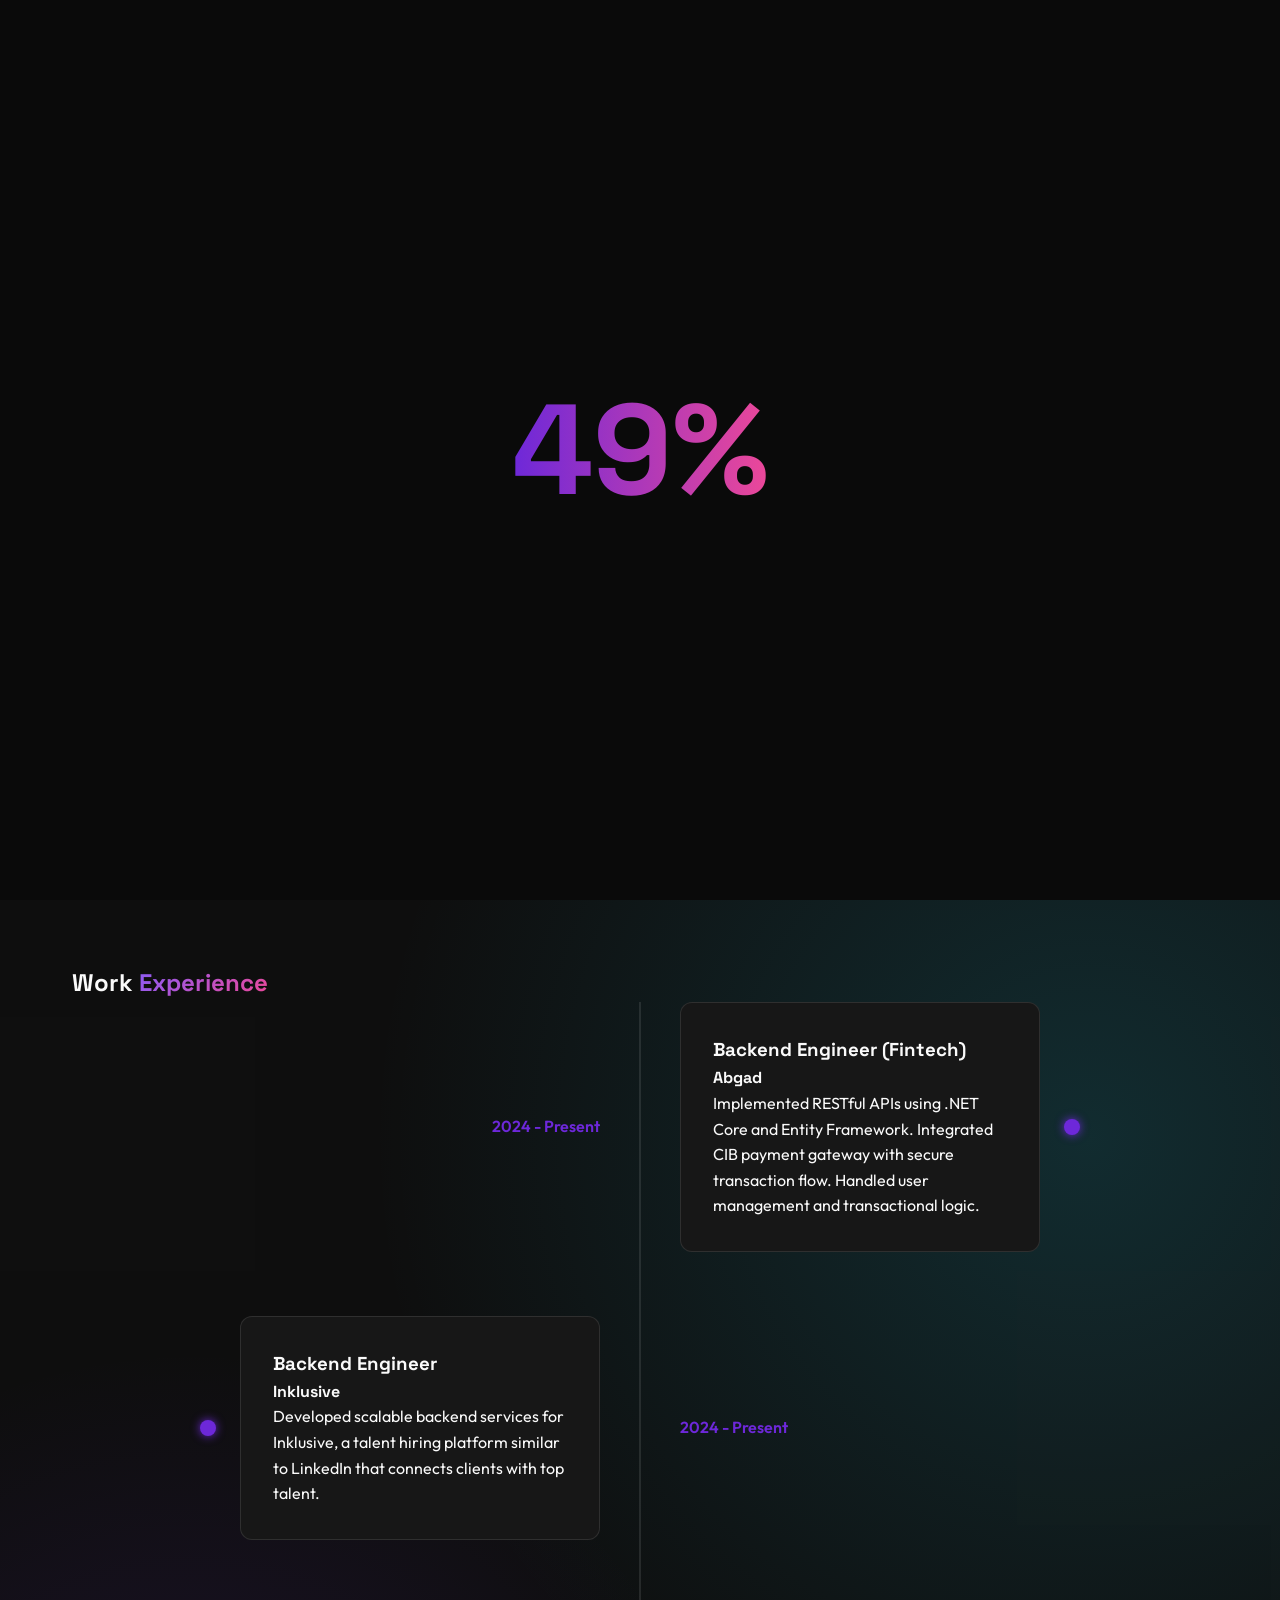
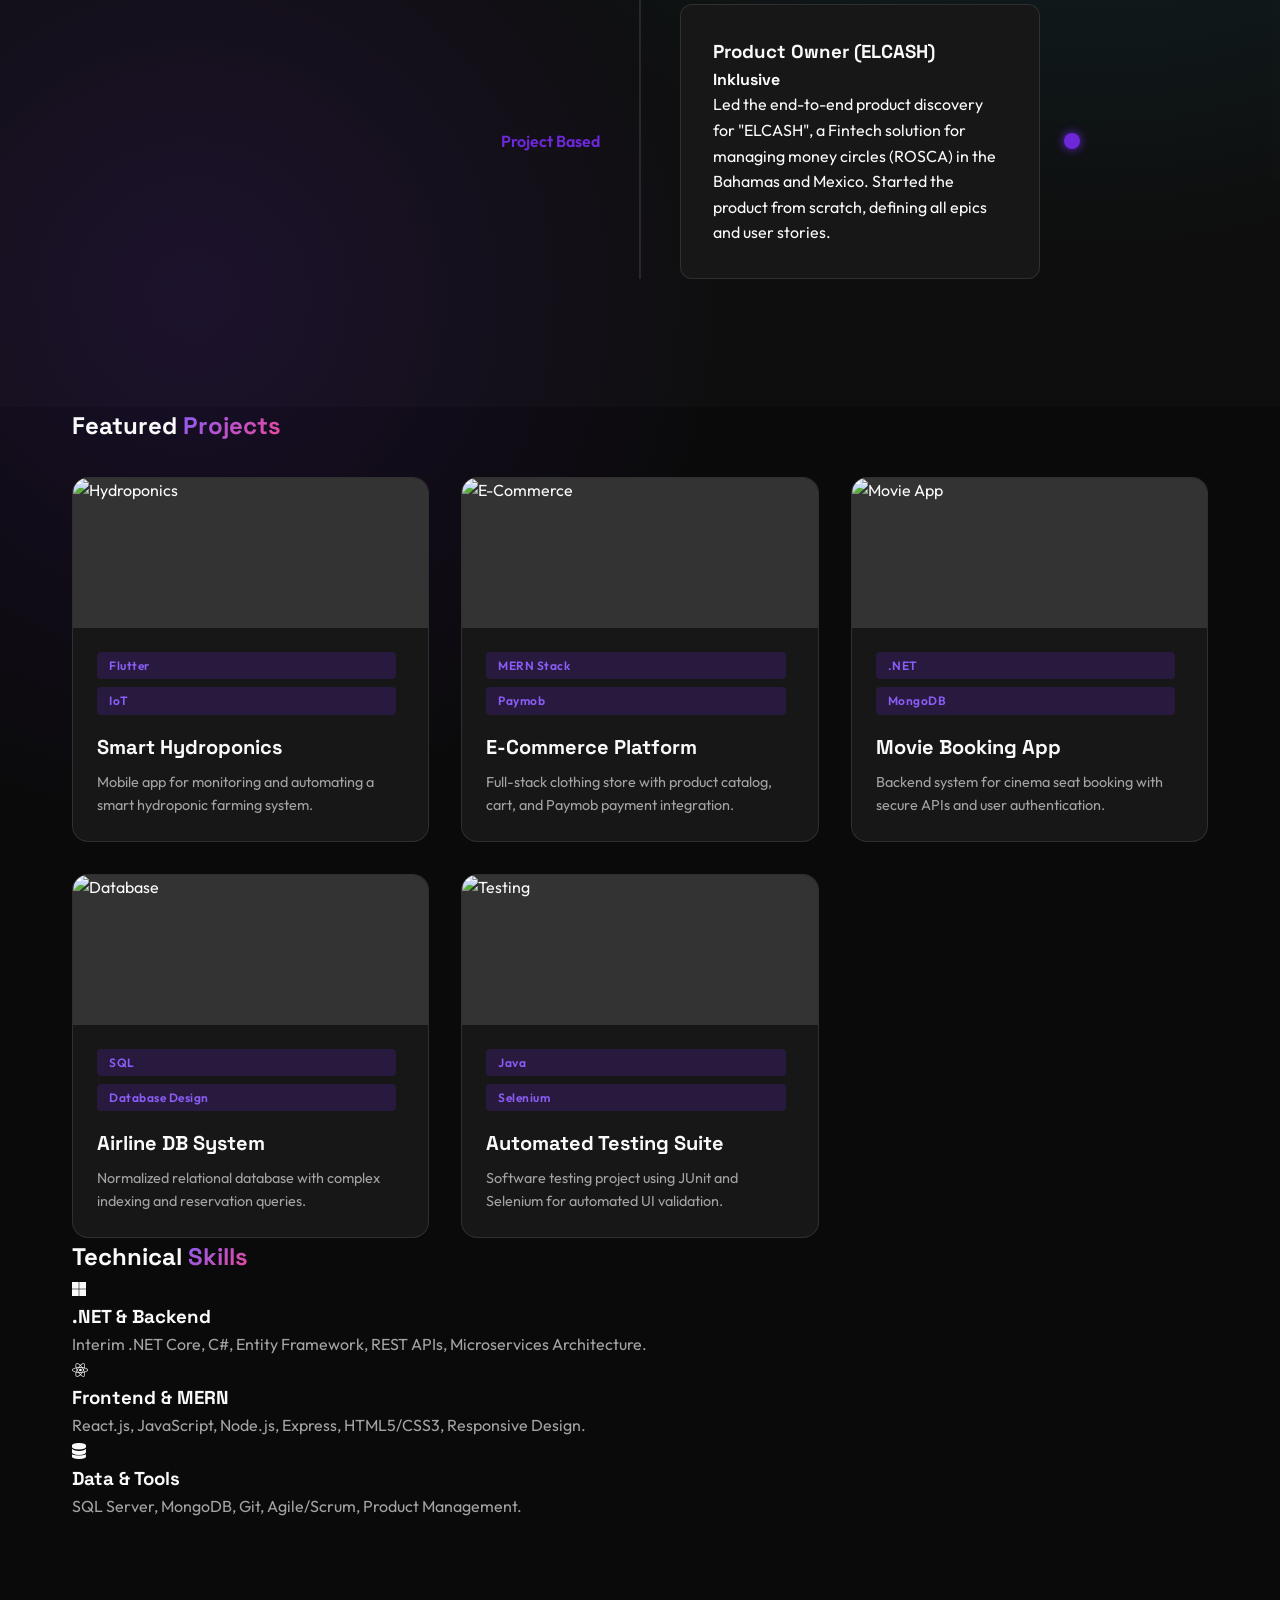
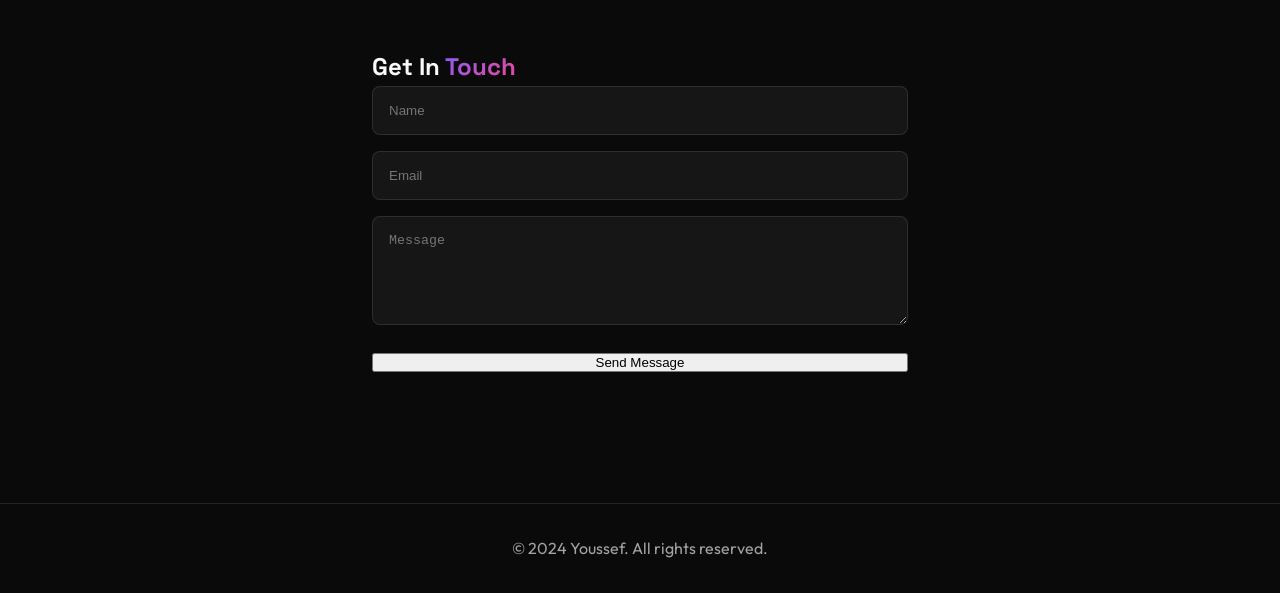
==== index.html @ 40639631 "fixing the I with i" ====
<!DOCTYPE html>
<html lang="en">

<head>
    <meta charset="UTF-8">
    <meta name="viewport" content="width=device-width, initial-scale=1.0">
    <title>Youssef | Software Engineer</title>
    <!-- Icons -->
    <link rel="stylesheet" href="https://cdnjs.cloudflare.com/ajax/libs/font-awesome/6.4.0/css/all.min.css">
    <!-- Main Style -->
    <link rel="stylesheet" href="style.css">
</head>

<body>
    <!-- Custom Cursor REMOVED as requested -->

    <!-- 0. Cinematic Grain Overlay -->
    <div class="grain-overlay"></div>

    <!-- 2. Preloader -->
    <div class="preloader">
        <div class="loader-content">
            <div class="counter">0</div>
        </div>
    </div>

    <!-- 3. Scroll Progress -->
    <div class="scroll-progress"></div>

    <!-- Navbar -->
    <nav class="navbar">
        <div class="container nav-content">
            <a href="#" class="logo">&lt;Youssef /&gt;</a>
            <ul class="nav-links">
                <li><a href="#services">Services</a></li>
                <li><a href="#projects">Projects</a></li>
                <li><a href="#contact">Contact</a></li>
            </ul>
            <div class="social-icons">
                <a href="#"><i class="fa-brands fa-linkedin"></i></a>
                <a href="#"><i class="fa-brands fa-github"></i></a>
            </div>
        </div>
    </nav>

    <!-- Global Background Canvas -->
    <canvas id="bg-canvas"></canvas>

    <!-- Bento Hero Section -->
    <section id="home" class="bento-section">
        <!-- Canvas moved to global -->
        <!-- div class="blob-bg" removed -->
        <div class="container bento-grid">

            <!-- Card 1: Profile Main -->
            <div class="bento-card profile-card" data-tilt>
                <div class="card-content">
                    <span class="sub-tag">HELLO, I AM</span>
                    <h1 class="bento-title">Youssef <span class="gradient-text">Habil</span></h1>
                    <p class="bento-subtitle">A Developer Dedicated to building</p>
                    <h2 style="font-size: 3rem; line-height:1; margin-bottom: 2rem;">
                        <span id="dynamic-text"
                            style="color:white; font-weight:800; display:inline-block; min-width:300px;">Scalable</span><br>
                        <span style="color:var(--text-muted); font-weight:400; font-size: 2rem;">Websites &
                            Applications</span>
                    </h2>
                    <div class="bento-actions">
                        <a href="#projects" class="btn btn-primary">My Work</a>
                        <a href="#experience" class="btn btn-outline">Experience</a>
                    </div>
                </div>
            </div>

            <!-- Card 2: Engineering (The Coder) -->
            <div class="bento-card tech-card" data-tilt>
                <div class="card-icon"><i class="fa-solid fa-code"></i></div>
                <h3>Engineering</h3>
                <div class="tech-stack-visual">
                    <span class="tech-badge">.NET Core</span>
                    <span class="tech-badge">MERN</span>
                    <span class="tech-badge">SQL</span>
                    <span class="tech-badge">Flutter</span>
                </div>
                <div class="visual-code">
                    <code>&lt;Coder /&gt;</code>
                </div>
            </div>

            <!-- Card 3: Product (The Manager) -->
            <div class="bento-card product-card" data-tilt>
                <div class="card-icon"><i class="fa-solid fa-lightbulb"></i></div>
                <h3>Product Owner</h3>
                <p class="sm-text">Inklusive (Fintech)</p>
                <div class="product-visual">
                    <div class="chart-bar" style="height: 60%"></div>
                    <div class="chart-bar" style="height: 80%"></div>
                    <div class="chart-bar" style="height: 40%"></div>
                    <div class="chart-bar active" style="height: 100%"></div>
                </div>
            </div>

            <!-- Card 4: Location -->
            <div class="bento-card location-card" data-tilt>
                <div class="map-bg"></div>
                <div class="location-pin">
                    <div class="pin-pulse"></div>
                    <i class="fa-solid fa-location-dot"></i>
                </div>
                <h3>Based in Egypt</h3>
                <p class="sm-text">Available for Remote Work</p>
            </div>

            <!-- Card 5: Contact / Email -->
            <div class="bento-card contact-card" data-tilt onclick="copyEmail()">
                <div class="icon-box">
                    <i class="fa-regular fa-envelope"></i>
                </div>
                <div class="contact-text">
                    <h3>Get in Touch</h3>
                    <p id="email-text">youssefhabil711@gmail.com</p>
                </div>
                <i class="fa-regular fa-copy copy-icon"></i>
            </div>

        </div>
    </section>

    <!-- Experience Section (New) -->
    <section id="experience" class="experience">
        <div class="container">
            <div class="section-header">
                <h2>Work <span class="gradient-text">Experience</span></h2>
            </div>
            <div class="timeline">
                <div class="timeline-item">
                    <div class="timeline-date">2024 - Present</div>
                    <div class="timeline-content glass-panel">
                        <h3>Backend Engineer (Fintech)</h3>
                        <h4>Abgad</h4>
                        <p>Implemented RESTful APIs using .NET Core and Entity Framework. Integrated CIB payment gateway
                            with secure transaction flow. Handled user management and transactional logic.</p>
                    </div>
                </div>
                <div class="timeline-item">
                    <div class="timeline-date">2024 - Present</div>
                    <div class="timeline-content glass-panel">
                        <h3>Backend Engineer</h3>
                        <h4>Inklusive</h4>
                        <p>Developed scalable backend services for Inklusive, a talent hiring platform similar to
                            LinkedIn that connects clients with top talent.</p>
                    </div>
                </div>
                <div class="timeline-item">
                    <div class="timeline-date">Project Based</div>
                    <div class="timeline-content glass-panel">
                        <h3>Product Owner (ELCASH)</h3>
                        <h4>Inklusive</h4>
                        <p>Led the end-to-end product discovery for "ELCASH", a Fintech solution for managing money
                            circles (ROSCA) in the Bahamas and Mexico. Started the product from scratch, defining all
                            epics and user stories.</p>
                    </div>
                </div>
            </div>
        </div>
    </section>

    <!-- Projects -->
    <section id="projects" class="projects">
        <div class="container">
            <div class="section-header">
                <h2>Featured <span class="gradient-text">Projects</span></h2>
            </div>
            <div class="projects-grid">
                <div class="project-card">
                    <div class="project-img">
                        <img src="https://images.unsplash.com/photo-1550989460-0adf9ea622e2?w=800&q=80"
                            alt="Hydroponics">
                    </div>
                    <div class="project-info">
                        <span class="tag">Flutter</span> <span class="tag">IoT</span>
                        <h3>Smart Hydroponics</h3>
                        <p style="font-size: 0.9rem; color: var(--text-muted);">Mobile app for monitoring and automating
                            a smart hydroponic farming system.</p>
                    </div>
                </div>
                <div class="project-card">
                    <div class="project-img">
                        <!-- Placeholder specific for E-commerce -->
                        <img src="https://images.unsplash.com/photo-1523381210434-271e8be1f52b?w=800&q=80"
                            alt="E-Commerce">
                    </div>
                    <div class="project-info">
                        <span class="tag">MERN Stack</span> <span class="tag">Paymob</span>
                        <h3>E-Commerce Platform</h3>
                        <p style="font-size: 0.9rem; color: var(--text-muted);">Full-stack clothing store with product
                            catalog, cart, and Paymob payment integration.</p>
                    </div>
                </div>
                <div class="project-card">
                    <div class="project-img">
                        <img src="https://images.unsplash.com/photo-1536440136628-849c177e76a1?w=800&q=80"
                            alt="Movie App">
                    </div>
                    <div class="project-info">
                        <span class="tag">.NET</span> <span class="tag">MongoDB</span>
                        <h3>Movie Booking App</h3>
                        <p style="font-size: 0.9rem; color: var(--text-muted);">Backend system for cinema seat booking
                            with secure APIs and user authentication.</p>
                    </div>
                </div>
                <div class="project-card">
                    <div class="project-img">
                        <img src="https://images.unsplash.com/photo-1555099962-4199c345e5dd?w=800&q=80" alt="Database">
                    </div>
                    <div class="project-info">
                        <span class="tag">SQL</span> <span class="tag">Database Design</span>
                        <h3>Airline DB System</h3>
                        <p style="font-size: 0.9rem; color: var(--text-muted);">Normalized relational database with
                            complex indexing and reservation queries.</p>
                    </div>
                </div>
                <div class="project-card">
                    <div class="project-img">
                        <img src="https://images.unsplash.com/photo-1517694712202-14dd9538aa97?w=800&q=80"
                            alt="Testing">
                    </div>
                    <div class="project-info">
                        <span class="tag">Java</span> <span class="tag">Selenium</span>
                        <h3>Automated Testing Suite</h3>
                        <p style="font-size: 0.9rem; color: var(--text-muted);">Software testing project using JUnit and
                            Selenium for automated UI validation.</p>
                    </div>
                </div>
            </div>
        </div>
    </section>

    <!-- Skills Section (Replaces generic Services) -->
    <section id="skills" class="services">
        <div class="container">
            <div class="section-header">
                <h2>Technical <span class="gradient-text">Skills</span></h2>
            </div>
            <div class="services-grid">
                <div class="card">
                    <i class="fa-brands fa-microsoft"></i>
                    <h3>.NET & Backend</h3>
                    <p style="color: var(--text-muted);">Interim .NET Core, C#, Entity Framework, REST APIs,
                        Microservices Architecture.</p>
                </div>
                <div class="card">
                    <i class="fa-brands fa-react"></i>
                    <h3>Frontend & MERN</h3>
                    <p style="color: var(--text-muted);">React.js, JavaScript, Node.js, Express, HTML5/CSS3, Responsive
                        Design.</p>
                </div>
                <div class="card">
                    <i class="fa-solid fa-database"></i>
                    <h3>Data & Tools</h3>
                    <p style="color: var(--text-muted);">SQL Server, MongoDB, Git, Agile/Scrum, Product Management.</p>
                </div>
            </div>
        </div>
    </section>

    <!-- Contact -->
    <section id="contact" style="padding: 8rem 0;">
        <div class="container" style="max-width: 600px;">
            <div class="section-header">
                <h2>Get In <span class="gradient-text">Touch</span></h2>
            </div>
            <form class="contact-form">
                <input type="text" placeholder="Name">
                <input type="email" placeholder="Email">
                <textarea rows="5" placeholder="Message"></textarea>
                <button class="btn btn-primary" style="width:100%">Send Message</button>
            </form>
        </div>
    </section>

    <footer
        style="text-align: center; padding: 2rem; color: var(--text-muted); border-top: 1px solid var(--glass-border);">
        <p>&copy; 2024 Youssef. All rights reserved.</p>
    </footer>

    <script src="main.js"></script>
</body>

</html>
---- style.css ----
@import url('https://fonts.googleapis.com/css2?family=Outfit:wght@300;400;500;600;700;800&family=Space+Grotesk:wght@300;400;500;600;700&display=swap');

:root {
    --font-main: 'Outfit', sans-serif;
    --font-display: 'Space Grotesk', sans-serif;

    /* Theme Palette */
    --bg-dark: #0a0a0a;
    --bg-card: #171717;
    --primary: #6d28d9;
    --primary-glow: #8b5cf6;
    --secondary: #ec4899;
    --accent: #22d3ee;
    --text-main: #fafafa;
    --text-muted: #a3a3a3;

    /* Glass Effect */
    --glass-bg: rgba(23, 23, 23, 0.7);
    --glass-border: rgba(255, 255, 255, 0.1);
    --glass-shadow: 0 4px 30px rgba(0, 0, 0, 0.1);
}

/* --- 1. Custom Scrollbar --- */
::-webkit-scrollbar {
    width: 10px;
}

::-webkit-scrollbar-track {
    background: var(--bg-dark);
}

::-webkit-scrollbar-thumb {
    background: var(--text-muted);
    border-radius: 5px;
}

::-webkit-scrollbar-thumb:hover {
    background: var(--primary);
}

/* --- 2. Cinematic Grain Overlay --- */
.grain-overlay {
    position: fixed;
    top: 0;
    left: 0;
    width: 100%;
    height: 100%;
    pointer-events: none;
    z-index: 9999;
    opacity: 0.05;
    background-image: url("data:image/svg+xml,%3Csvg viewBox='0 0 200 200' xmlns='http://www.w3.org/2000/svg'%3E%3Cfilter id='noiseFilter'%3E%3CfeTurbulence type='fractalNoise' baseFrequency='0.65' numOctaves='3' stitchTiles='stitch'/%3E%3C/filter%3E%3Crect width='100%25' height='100%25' filter='url(%23noiseFilter)'/%3E%3C/svg%3E");
}

/* --- 3. Custom Cursor REMOVED --- */
/* The user requested to remove the "Cursor Spot" */

/* --- 4. Preloader --- */
.preloader {
    position: fixed;
    top: 0;
    left: 0;
    width: 100%;
    height: 100vh;
    background: var(--bg-dark);
    display: flex;
    justify-content: center;
    align-items: center;
    z-index: 99999;
    transition: opacity 0.5s ease-out, visibility 0.5s;
}

.preloader.fade-out {
    opacity: 0;
    visibility: hidden;
}

.loader-content {
    text-align: center;
}

.counter {
    font-size: 8rem;
    font-weight: 800;
    font-family: var(--font-display);
    color: var(--primary);
    background: linear-gradient(to right, var(--primary), var(--secondary));
    -webkit-background-clip: text;
    background-clip: text;
    -webkit-text-fill-color: transparent;
}

/* --- 5. Scroll Progress Bar --- */
.scroll-progress {
    position: fixed;
    top: 0;
    left: 0;
    width: 0%;
    height: 3px;
    background: linear-gradient(to right, var(--primary), var(--secondary));
    z-index: 10001;
    transition: width 0.1s;
}

/* --- 6. Glitch Effect for Logo/Title --- */
.glitch {
    position: relative;
    color: white;
}

.glitch::before,
.glitch::after {
    content: attr(data-text);
    position: absolute;
    top: 0;
    left: 0;
    width: 100%;
    height: 100%;
    background: var(--bg-dark);
}

.glitch::before {
    left: 2px;
    text-shadow: -1px 0 #ff00c1;
    clip: rect(44px, 450px, 56px, 0);
    animation: glitch-anim-1 5s infinite linear alternate-reverse;
}

.glitch::after {
    left: -2px;
    text-shadow: -1px 0 #00fff9;
    clip: rect(44px, 450px, 56px, 0);
    animation: glitch-anim-2 5s infinite linear alternate-reverse;
}

@keyframes glitch-anim-1 {
    0% {
        clip: rect(20px, 9999px, 10px, 0);
    }

    100% {
        clip: rect(80px, 9999px, 90px, 0);
    }
}

@keyframes glitch-anim-2 {
    0% {
        clip: rect(60px, 9999px, 50px, 0);
    }

    100% {
        clip: rect(10px, 9999px, 120px, 0);
    }
}

* {
    box-sizing: border-box;
    margin: 0;
    padding: 0;
    scroll-behavior: smooth;
}

body {
    background-color: var(--bg-dark);
    /* Fallback */
    background-image:
        radial-gradient(circle at 15% 50%, rgba(109, 40, 217, 0.15), transparent 25%),
        radial-gradient(circle at 85% 30%, rgba(34, 211, 238, 0.15), transparent 25%);
    color: var(--text-main);
    font-family: var(--font-main);
    overflow-x: hidden;
    line-height: 1.6;
    animation: bgPulse 10s ease-in-out infinite alternate;
}

/* Projects Grid */
.projects-grid {
    display: grid;
    grid-template-columns: repeat(auto-fit, minmax(300px, 1fr));
    gap: 2rem;
    margin-top: 2rem;
}

@media (min-width: 1024px) {
    .projects-grid {
        grid-template-columns: repeat(3, 1fr);
    }
}

.project-card {
    background: rgba(23, 23, 23, 0.6);
    backdrop-filter: blur(12px);
    border: 1px solid var(--glass-border);
    border-radius: 16px;
    overflow: hidden;
    transition: transform 0.3s ease, box-shadow 0.3s ease;
    display: flex;
    flex-direction: column;
    height: 100%;
}

.project-card:hover {
    transform: translateY(-5px);
    box-shadow: 0 10px 30px -10px rgba(109, 40, 217, 0.3);
    border-color: var(--primary);
}

/* Spotlight Glow Effect */
.bento-card::before,
.project-card::before {
    content: "";
    position: absolute;
    top: 0;
    left: 0;
    width: 100%;
    height: 100%;
    background: radial-gradient(400px circle at var(--mouse-x, 50%) var(--mouse-y, 50%),
            rgba(255, 255, 255, 0.06),
            transparent 40%);
    z-index: 3;
    opacity: 0;
    transition: opacity 0.5s;
    pointer-events: none;
}

.bento-card:hover::before,
.project-card:hover::before {
    opacity: 1;
}

.project-img {
    height: 180px;
    width: 100%;
    overflow: hidden;
}

.project-img img {
    width: 100%;
    height: 100%;
    object-fit: cover;
    transition: transform 0.5s ease;
}

.project-card:hover .project-img img {
    transform: scale(1.1);
}

.project-info {
    padding: 1.5rem;
    display: flex;
    flex-direction: column;
    flex-grow: 1;
}

.project-info h3 {
    font-size: 1.25rem;
    margin: 0.5rem 0;
    color: var(--text-main);
}

@keyframes bgPulse {
    0% {
        background-position: 0% 0%;
    }

    100% {
        background-position: 100% 100%;
    }
}

h1,
h2,
h3,
h4,
h5,
h6 {
    font-family: var(--font-display);
    font-weight: 700;
}

a {
    text-decoration: none;
    color: inherit;
    transition: all 0.3s ease;
}

/* Badges for Hero & Projects */
.badge {
    padding: 0.5rem 1rem;
    background: rgba(255, 255, 255, 0.1);
    border: 1px solid var(--glass-border);
    border-radius: 30px;
    font-size: 0.9rem;
    font-weight: 500;
}

.tag {
    display: inline-block;
    padding: 4px 12px;
    background: rgba(109, 40, 217, 0.2);
    border-radius: 4px;
    font-size: 0.75rem;
    color: var(--primary-glow);
    margin-bottom: 0.5rem;
    margin-right: 0.5rem;
    font-weight: 600;
    letter-spacing: 0.5px;
}

/* Timeline/Experience Styles */
.experience {
    padding: 4rem 0;
    background: rgba(255, 255, 255, 0.02);
}

.timeline {
    position: relative;
    max-width: 800px;
    margin: 0 auto;
}

.timeline::before {
    content: '';
    position: absolute;
    left: 50%;
    top: 0;
    width: 2px;
    height: 100%;
    background: var(--glass-border);
    transform: translateX(-50%);
}

.timeline-item {
    display: flex;
    justify-content: space-between;
    align-items: center;
    margin-bottom: 4rem;
    position: relative;
}

.timeline-item:nth-child(even) {
    flex-direction: row-reverse;
}

.timeline-date {
    width: 45%;
    text-align: right;
    font-weight: 600;
    color: var(--primary);
}

.timeline-item:nth-child(even) .timeline-date {
    text-align: left;
}

.timeline-content {
    width: 45%;
    padding: 2rem;
    background: var(--bg-card);
    border-radius: 12px;
    border: 1px solid var(--glass-border);
    position: relative;
    transition: transform 0.3s;
}

.timeline-content:hover {
    transform: translateY(-5px);
    border-color: var(--primary);
}

/* Timeline Dot */
.timeline-content::after {
    content: '';
    position: absolute;
    top: 50%;
    width: 16px;
    height: 16px;
    background: var(--primary);
    border-radius: 50%;
    box-shadow: 0 0 10px var(--primary);
}

.timeline-item:nth-child(odd) .timeline-content::after {
    right: -11.5%;
    /* Adjust based on margin/width */
    transform: translateY(-50%);
}

.timeline-item:nth-child(even) .timeline-content::after {
    left: -11.5%;
    transform: translateY(-50%);
}

@media (max-width: 768px) {
    .timeline::before {
        left: 40px;
    }

    .timeline-item {
        flex-direction: column;
        align-items: flex-start;
        gap: 1rem;
    }

    .timeline-item:nth-child(even) {
        flex-direction: column;
    }

    .timeline-date {
        width: 100%;
        text-align: left;
        padding-left: 80px;
    }

    .timeline-content {
        width: 100%;
        margin-left: 80px;
        width: calc(100% - 80px);
    }

    .timeline-item:nth-child(odd) .timeline-content::after,
    .timeline-item:nth-child(even) .timeline-content::after {
        left: -50px;
    }
}

.container {
    max-width: 1200px;
    margin: 0 auto;
    padding: 0 2rem;
}

.gradient-text {
    background: linear-gradient(135deg, var(--primary-glow) 0%, var(--secondary) 100%);
    -webkit-background-clip: text;
    background-clip: text;
    -webkit-text-fill-color: transparent;
}

/* Navbar */
.navbar {
    position: fixed;
    top: 0;
    left: 0;
    width: 100%;
    padding: 1.5rem 0;
    z-index: 1000;
    transition: all 0.3s ease;
}

.navbar.scrolled {
    padding: 1rem 0;
    background: var(--glass-bg);
    backdrop-filter: blur(12px);
    -webkit-backdrop-filter: blur(12px);
    border-bottom: 1px solid var(--glass-border);
}

.nav-content {
    display: flex;
    justify-content: space-between;
    align-items: center;
}

.logo {
    font-size: 1.5rem;
    font-weight: 700;
    font-family: var(--font-display);
}

.nav-links {
    display: flex;
    gap: 3rem;
    list-style: none;
}

.nav-links a:hover {
    color: var(--primary-glow);
}

.social-icons {
    display: flex;
    gap: 1rem;
}

.social-icons i {
    font-size: 1.2rem;
    color: var(--text-muted);
    transition: 0.3s;
}

.social-icons i:hover {
    color: var(--primary);
    transform: translateY(-3px);
}

/* Old Hero styles removed */

/* --- BENTO HERO SECTION --- */
.bento-section {
    min-height: 100vh;
    padding-top: 100px;
    padding-bottom: 2rem;
    display: flex;
    justify-content: center;
    align-items: center;
    position: relative;
    overflow: hidden;
}

.project-card {
    background: var(--bg-card);
    border-radius: 16px;
    overflow: hidden;
    border: 1px solid var(--glass-border);
    /* Ensure card doesn't expand excessively */
    max-width: 100%;
    position: relative;
    transition: transform 0.3s;
}

.project-img {
    height: 150px;
    /* Reduced to 150px as requested */
    background: #333;
    position: relative;
    overflow: hidden;
}

#bg-canvas {
    position: fixed;
    top: 0;
    left: 0;
    width: 100%;
    height: 100%;
    z-index: -2;
    opacity: 0.8;
}

#bg-canvas {
    position: fixed;
    top: 0;
    left: 0;
    width: 100%;
    height: 100%;
    z-index: -2;
    opacity: 0.8;
}

/* Old Blobs Removed */

@keyframes floatOrb {
    0% {
        transform: translate(0, 0) scale(1);
    }

    100% {
        transform: translate(0, 0) scale(1);
    }
}

.bento-grid {
    display: grid;
    grid-template-columns: 2fr 1fr 1fr;
    grid-template-rows: 320px 240px;
    gap: 1.5rem;
    width: 100%;
    max-width: 1200px;
    grid-template-areas:
        "profile tech product"
        "profile location contact";
}

/* Bento Card Base */
.bento-card {
    background: rgba(23, 23, 23, 0.6);
    backdrop-filter: blur(16px);
    -webkit-backdrop-filter: blur(16px);
    border: 1px solid rgba(255, 255, 255, 0.08);
    border-radius: 24px;
    padding: 2rem;
    position: relative;
    overflow: hidden;
    transition: transform 0.1s ease-out, box-shadow 0.3s ease;
    cursor: default;
    box-shadow: 0 4px 6px -1px rgba(0, 0, 0, 0.1), 0 2px 4px -1px rgba(0, 0, 0, 0.06);
}

.bento-card:hover {
    border-color: rgba(255, 255, 255, 0.2);
    box-shadow: 0 20px 25px -5px rgba(0, 0, 0, 0.2), 0 10px 10px -5px rgba(0, 0, 0, 0.04);
}

/* 1. Profile Card */
.profile-card {
    grid-area: profile;
    display: flex;
    flex-direction: column;
    justify-content: center;
    background: linear-gradient(145deg, rgba(23, 23, 23, 0.8) 0%, rgba(10, 10, 10, 0.9) 100%);
}

.card-content {
    z-index: 2;
}

.sub-tag {
    color: var(--secondary);
    font-size: 0.8rem;
    letter-spacing: 2px;
    font-weight: 700;
    margin-bottom: 0.5rem;
    display: block;
}

.bento-title {
    font-size: 4rem;
    line-height: 1;
    margin-bottom: 0.5rem;
    background: linear-gradient(to right, #fff, #a3a3a3);
    -webkit-background-clip: text;
    background-clip: text;
    -webkit-text-fill-color: transparent;
}

.bento-subtitle {
    font-size: 1.5rem;
    color: var(--text-muted);
    font-weight: 300;
    margin-bottom: 1.5rem;
}

.bento-desc {
    color: #888;
    margin-bottom: 2rem;
    max-width: 90%;
}

.bento-actions {
    display: flex;
    gap: 1rem;
}

/* 2. Tech Card */
.tech-card {
    grid-area: tech;
    display: flex;
    flex-direction: column;
    justify-content: space-between;
    background: linear-gradient(160deg, #1e1e1e 0%, #0a0a0a 100%);
}

.card-icon {
    width: 40px;
    height: 40px;
    background: rgba(255, 255, 255, 0.05);
    border-radius: 12px;
    display: flex;
    align-items: center;
    justify-content: center;
    margin-bottom: 1rem;
    font-size: 1.2rem;
    color: var(--primary-glow);
}

.tech-stack-visual {
    display: flex;
    flex-wrap: wrap;
    gap: 0.5rem;
    margin-top: 1rem;
}

.tech-badge {
    background: rgba(109, 40, 217, 0.15);
    color: #d8b4fe;
    padding: 4px 10px;
    border-radius: 6px;
    font-size: 0.75rem;
    border: 1px solid rgba(139, 92, 246, 0.2);
}

.visual-code code {
    display: block;
    margin-top: auto;
    font-family: 'Fira Code', monospace;
    opacity: 0.3;
    font-size: 3rem;
    position: absolute;
    bottom: -10px;
    right: 10px;
    transform: rotate(-10deg);
}

/* 3. Product Card */
.product-card {
    grid-area: product;
    position: relative;
    overflow: hidden;
}

.product-visual {
    display: flex;
    align-items: flex-end;
    gap: 8px;
    height: 100px;
    margin-top: auto;
    position: absolute;
    bottom: 0;
    width: 100%;
    opacity: 0.5;
}

.chart-bar {
    flex: 1;
    background: var(--accent);
    border-radius: 4px 4px 0 0;
    transition: height 0.5s;
}

.chart-bar.active {
    background: var(--primary);
    box-shadow: 0 0 20px var(--primary-glow);
}

/* 4. Location Card */
.location-card {
    grid-area: location;
    position: relative;
    display: flex;
    flex-direction: column;
    justify-content: center;
    align-items: center;
    text-align: center;
}

.map-bg {
    position: absolute;
    top: 0;
    left: 0;
    width: 100%;
    height: 100%;
    background-image: url("data:image/svg+xml,%3Csvg width='20' height='20' viewBox='0 0 20 20' xmlns='http://www.w3.org/2000/svg'%3E%3Cg fill='%23333' fill-opacity='0.2' fill-rule='evenodd'%3E%3Ccircle cx='3' cy='3' r='1'/%3E%3C/g%3E%3C/svg%3E");
    z-index: 0;
}

.location-pin {
    width: 60px;
    height: 60px;
    position: relative;
    display: flex;
    justify-content: center;
    align-items: center;
    margin-bottom: 1rem;
    z-index: 2;
}

.pin-pulse {
    position: absolute;
    width: 100%;
    height: 100%;
    border-radius: 50%;
    background: var(--primary);
    opacity: 0.2;
    animation: pinPulse 2s infinite;
}

@keyframes pinPulse {
    0% {
        transform: scale(1);
        opacity: 0.5;
    }

    100% {
        transform: scale(2);
        opacity: 0;
    }
}

.location-pin i {
    font-size: 1.5rem;
    color: var(--text-main);
    z-index: 3;
}

/* 5. Contact Card */
.contact-card {
    grid-area: contact;
    display: flex;
    flex-direction: row;
    /* Horizontal on desktop */
    align-items: center;
    justify-content: space-between;
    background: linear-gradient(135deg, var(--primary) 0%, var(--secondary) 100%);
    cursor: pointer;
}

.contact-card .contact-text h3,
.contact-card .contact-text p,
.contact-card i {
    color: white;
}

.contact-card .icon-box {
    background: rgba(255, 255, 255, 0.2);
    width: 50px;
    height: 50px;
    border-radius: 50%;
    display: flex;
    align-items: center;
    justify-content: center;
    font-size: 1.2rem;
}

.copy-icon {
    opacity: 0.7;
    transition: 0.2s;
}

.contact-card:hover .copy-icon {
    opacity: 1;
    transform: scale(1.1);
}

/* Responsive Bento */
@media (max-width: 900px) {
    .bento-grid {
        grid-template-areas:
            "profile"
            "tech"
            "product"
            "location"
            "contact";
        grid-template-columns: 1fr;
        grid-template-rows: auto;
    }

    .profile-card {
        min-height: 400px;
    }

    .bento-title {
        font-size: 3rem;
    }
}

/* Contact */
.contact-form input,
.contact-form textarea {
    width: 100%;
    background: rgba(255, 255, 255, 0.05);
    border: 1px solid var(--glass-border);
    padding: 1rem;
    border-radius: 8px;
    color: white;
    margin-bottom: 1rem;
}
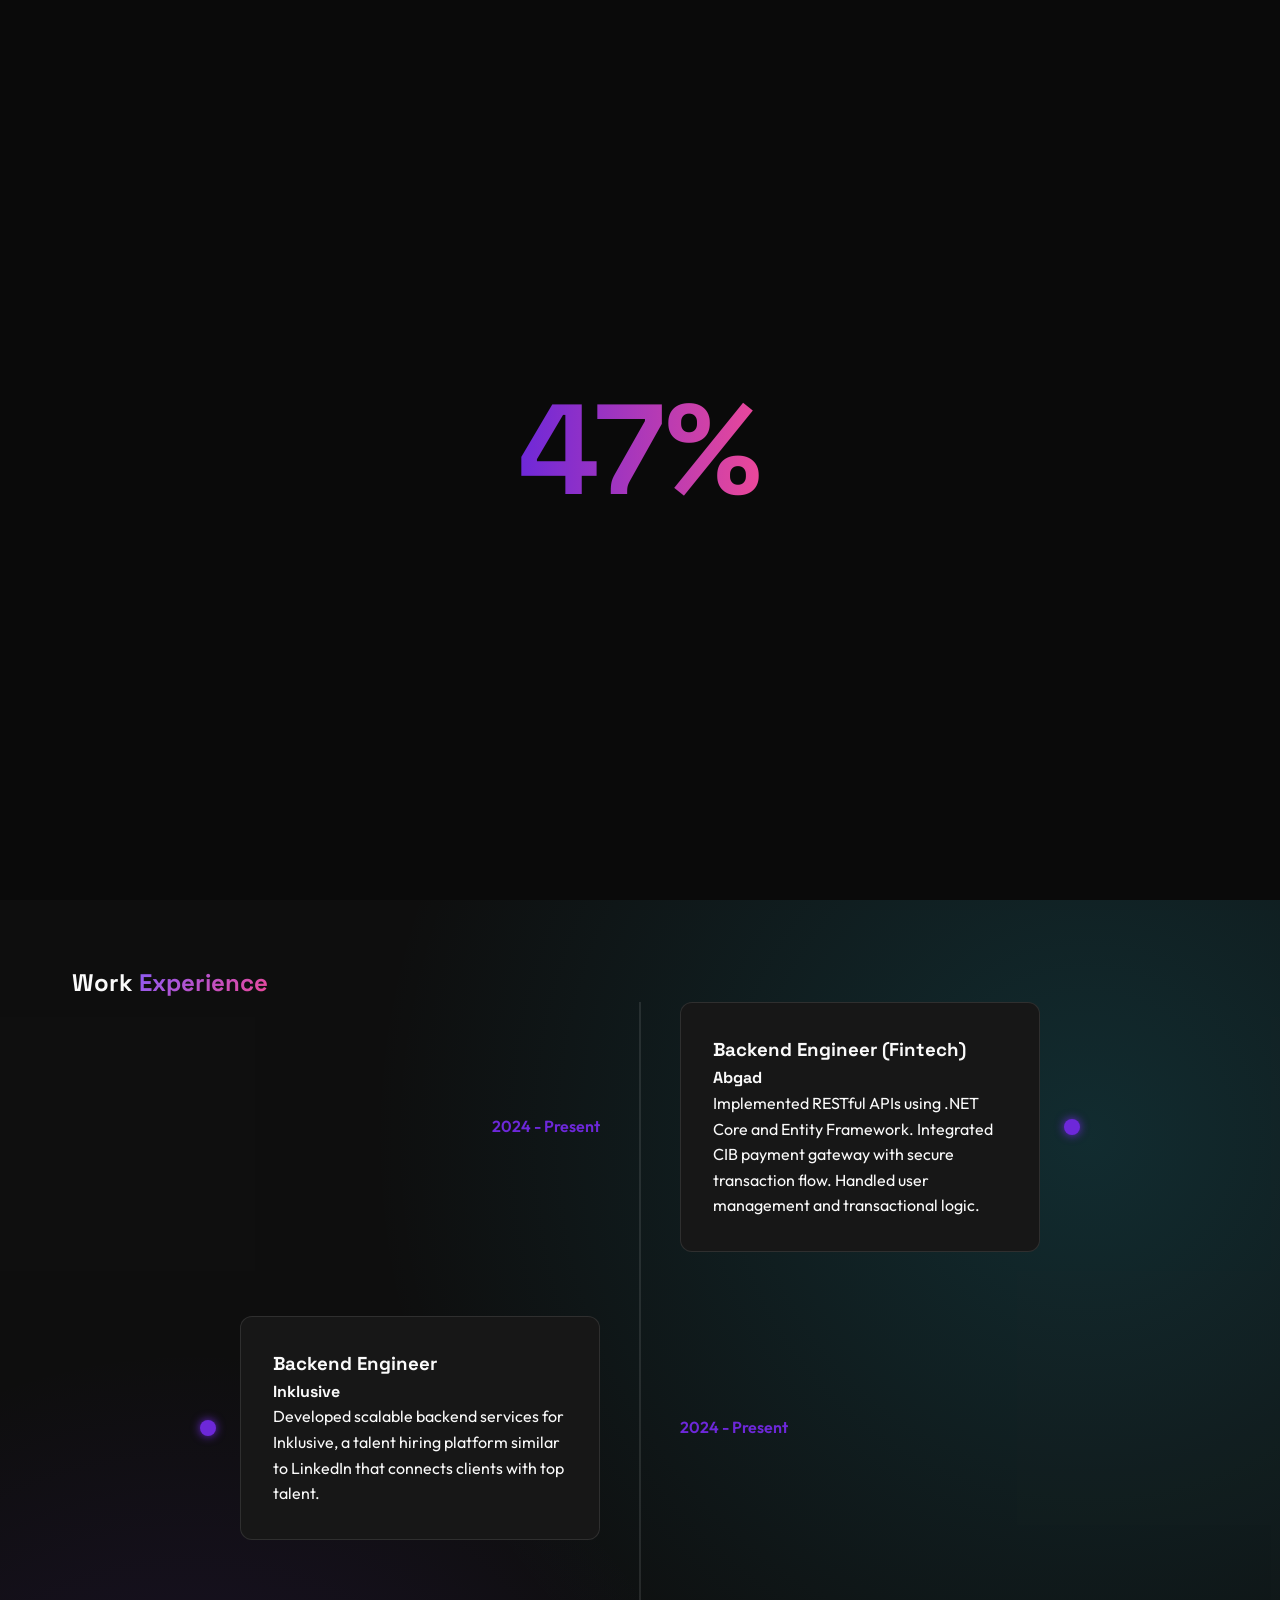
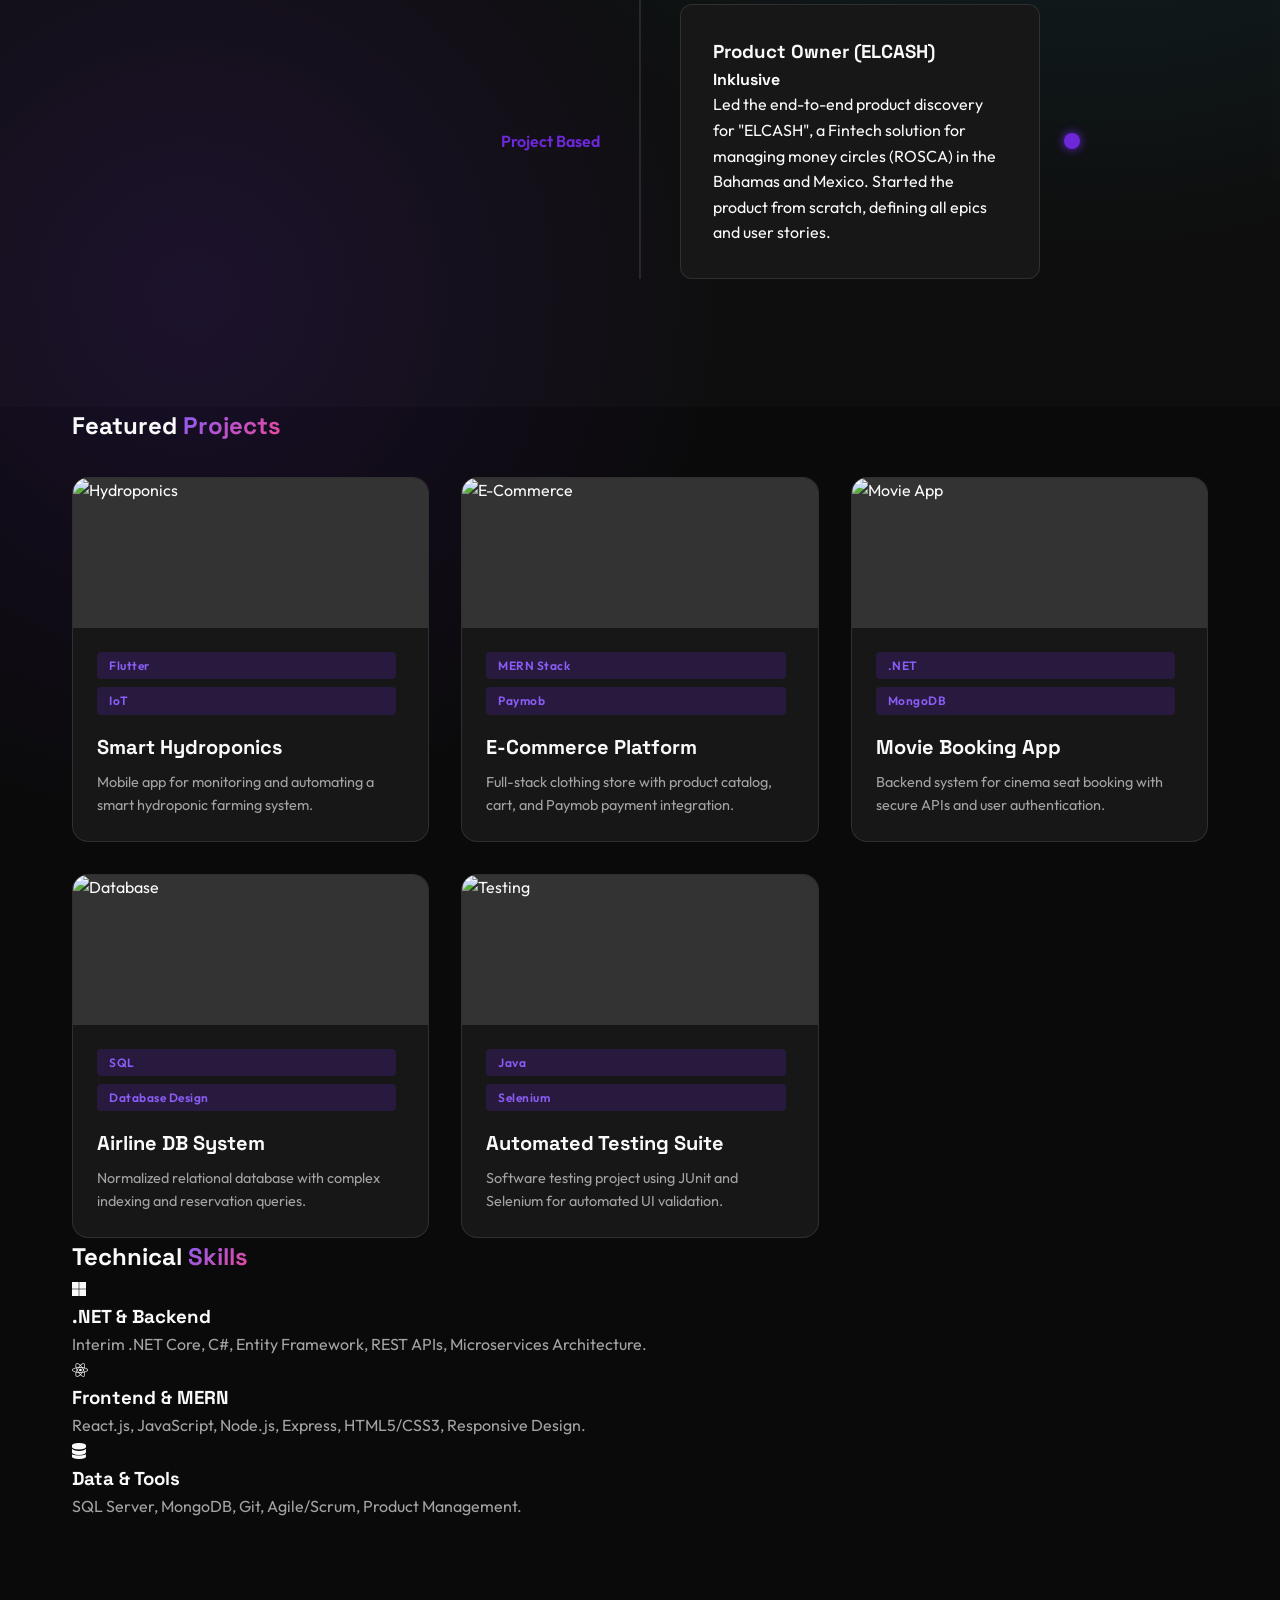
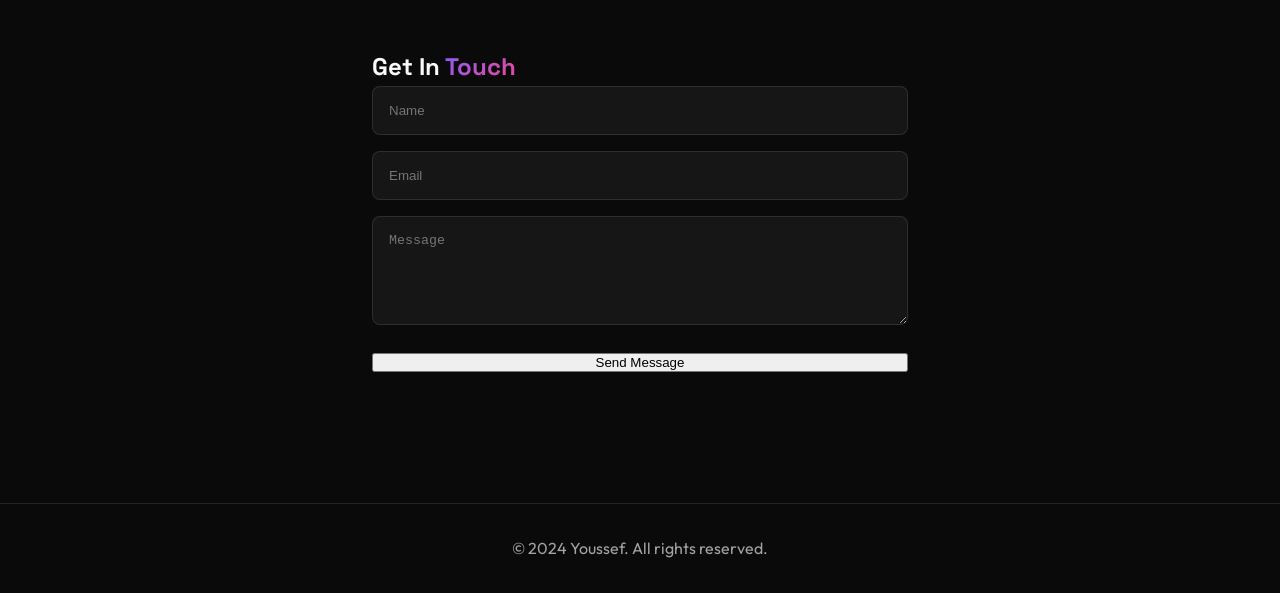
==== commit f3739f17: "Changing the title name to Youssef's Website" ====
--- a/index.html
+++ b/index.html
@@ -4,7 +4,7 @@
 <head>
     <meta charset="UTF-8">
     <meta name="viewport" content="width=device-width, initial-scale=1.0">
-    <title>Youssef | Software Engineer</title>
+    <title>Youssef's Website</title>
     <!-- Icons -->
     <link rel="stylesheet" href="https://cdnjs.cloudflare.com/ajax/libs/font-awesome/6.4.0/css/all.min.css">
     <!-- Main Style -->
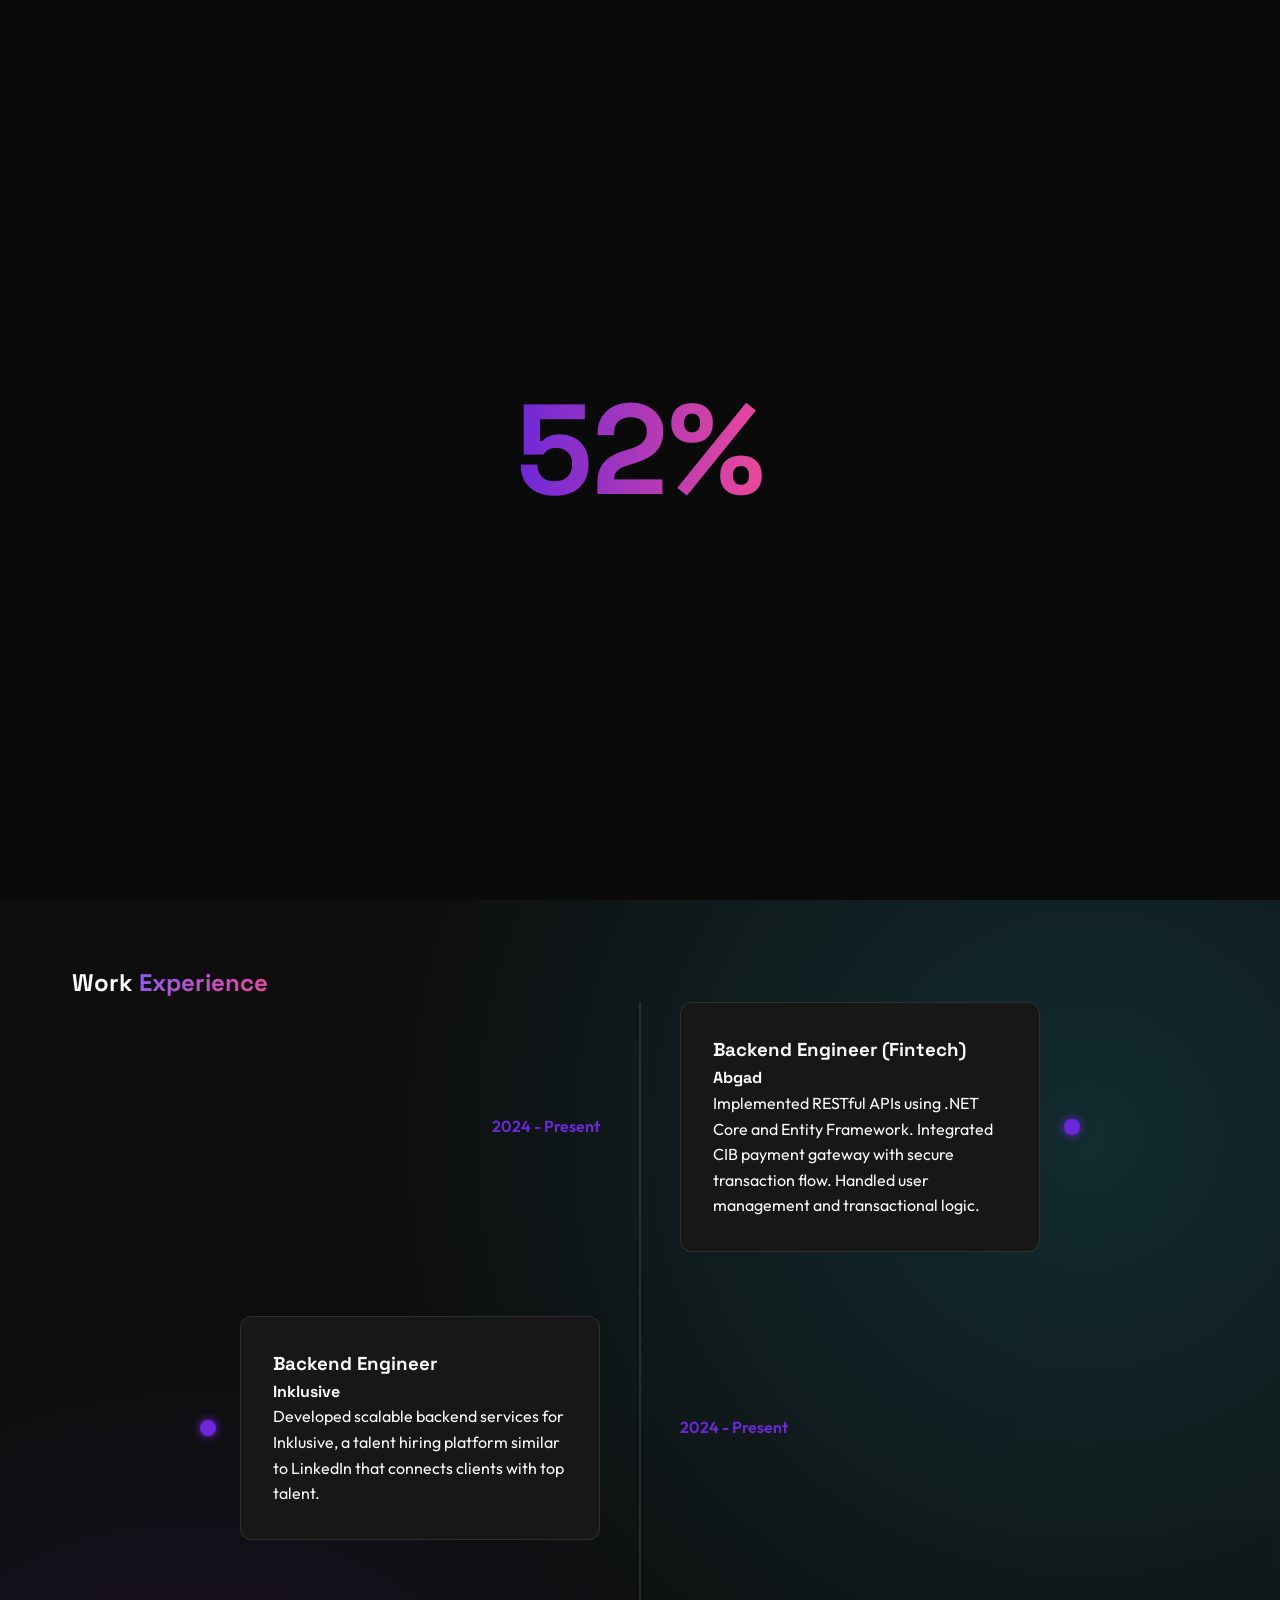
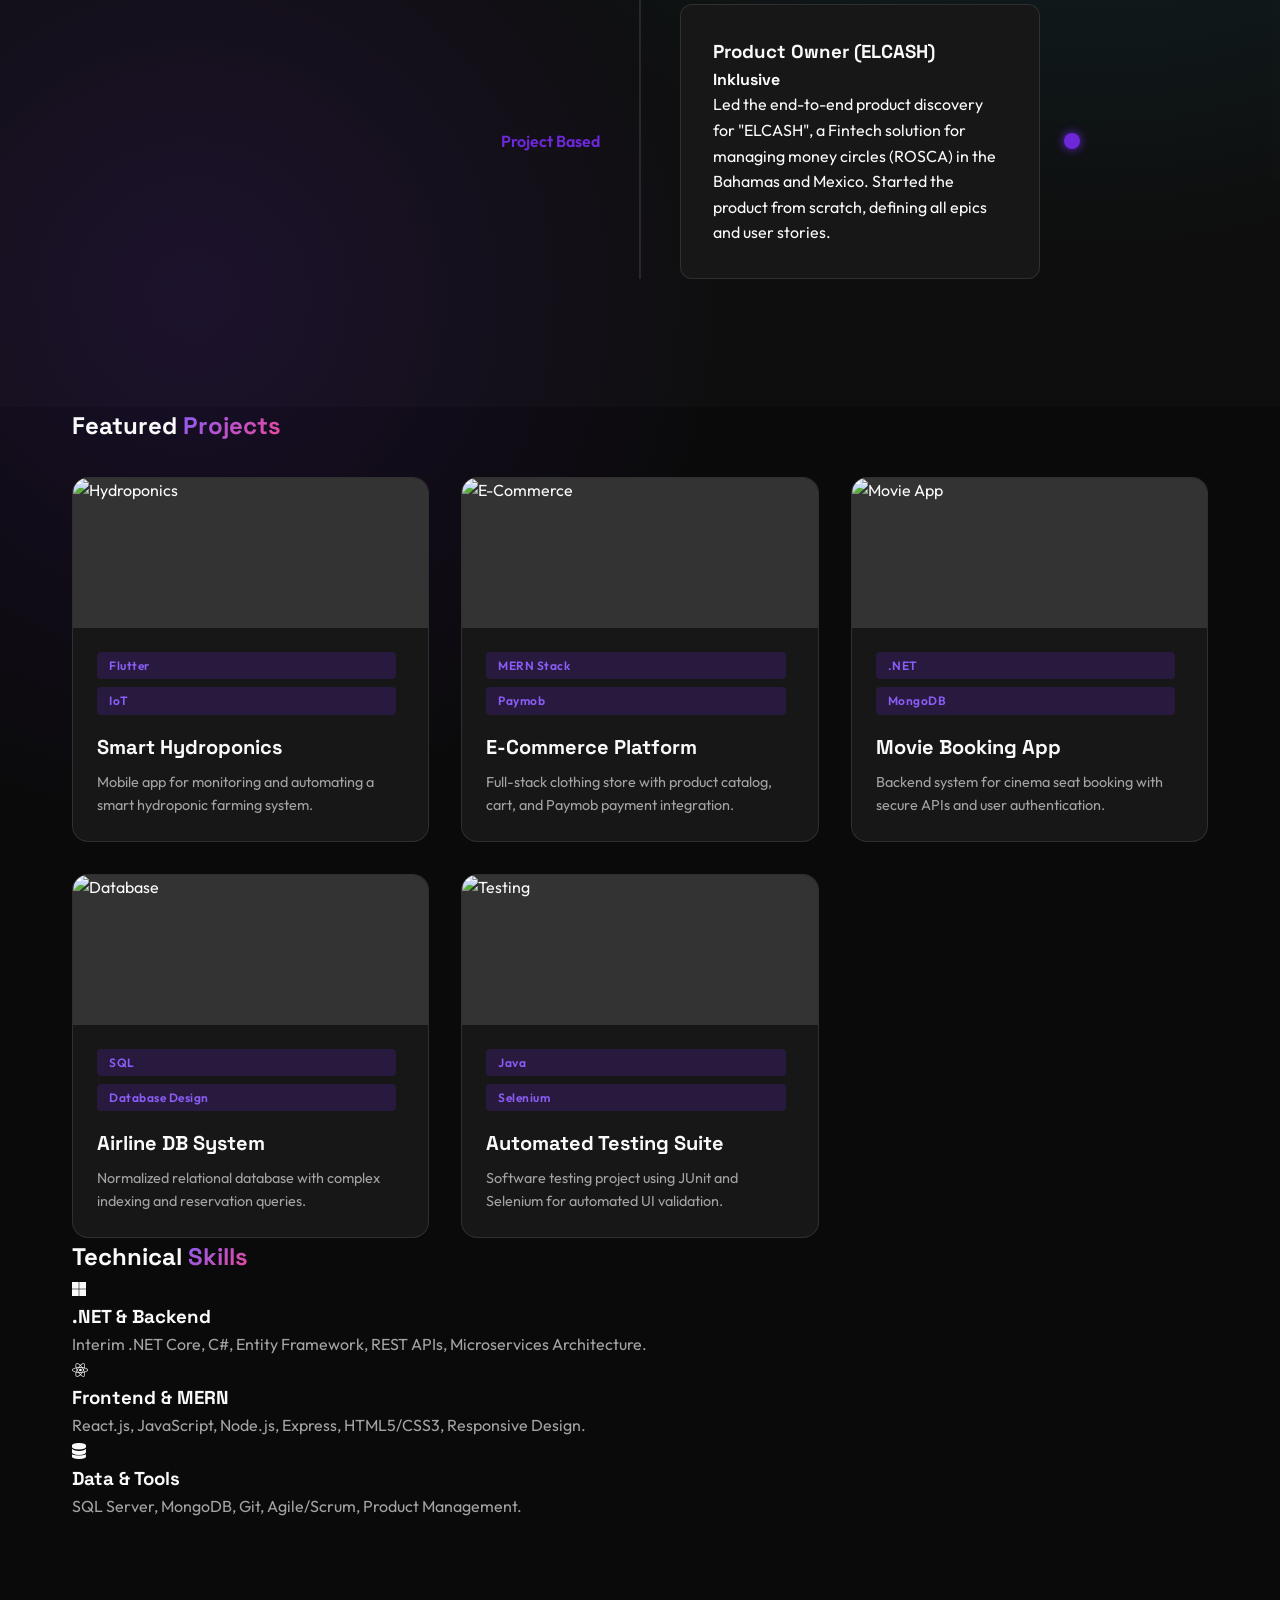
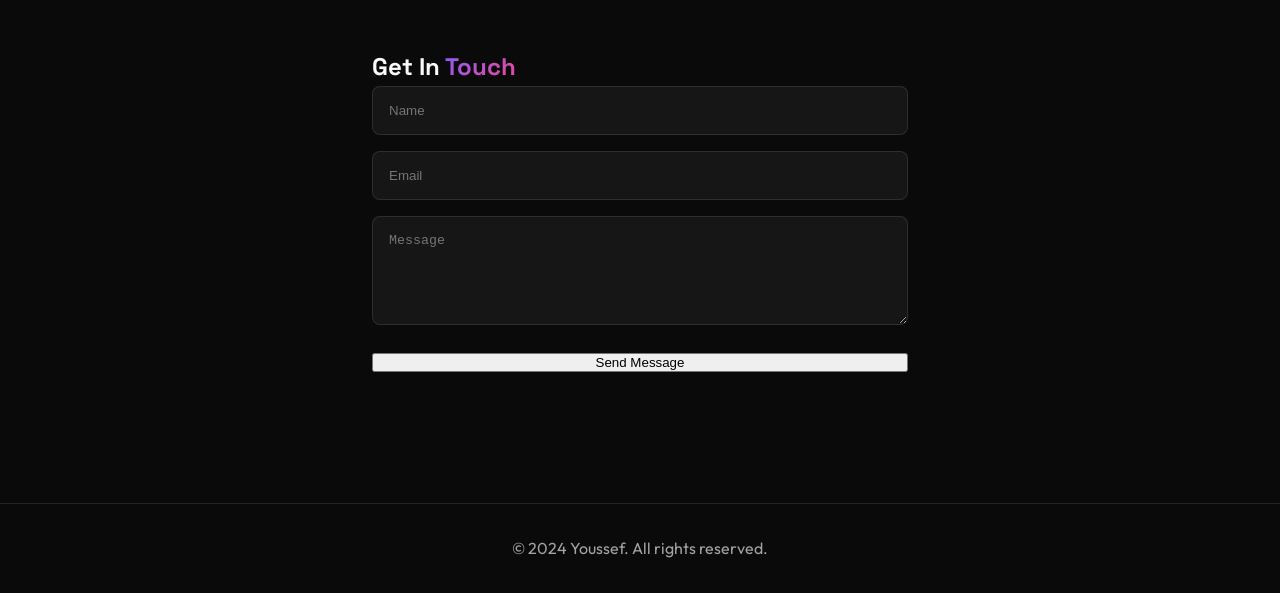
==== commit 6892120a: "changing I am to This is to be more professional" ====
--- a/index.html
+++ b/index.html
@@ -55,7 +55,7 @@
             <!-- Card 1: Profile Main -->
             <div class="bento-card profile-card" data-tilt>
                 <div class="card-content">
-                    <span class="sub-tag">HELLO, I AM</span>
+                    <span class="sub-tag">HELLO, This is</span>
                     <h1 class="bento-title">Youssef <span class="gradient-text">Habil</span></h1>
                     <p class="bento-subtitle">A Developer Dedicated to building</p>
                     <h2 style="font-size: 3rem; line-height:1; margin-bottom: 2rem;">
--- a/style.css
+++ b/style.css
@@ -820,7 +820,7 @@
     transform: scale(1.1);
 }
 
-/* Responsive Bento */
+/* Responsive Bento & Navbar */
 @media (max-width: 900px) {
     .bento-grid {
         grid-template-areas:
@@ -835,10 +835,39 @@
 
     .profile-card {
         min-height: 400px;
+        padding: 2rem 1rem;
     }
 
     .bento-title {
         font-size: 3rem;
+        /* Ensure readability against dark BG */
+        text-shadow: 0 2px 10px rgba(0, 0, 0, 0.5);
+    }
+
+    /* Navbar Mobile Fix */
+    .navbar {
+        padding: 1rem 0;
+        background: var(--glass-bg);
+        /* Always visible background on mobile */
+        backdrop-filter: blur(12px);
+    }
+
+    .nav-content {
+        flex-direction: column;
+        gap: 1rem;
+    }
+
+    .nav-links {
+        gap: 1.5rem;
+        font-size: 0.9rem;
+        flex-wrap: wrap;
+        /* Prevent overflow */
+        justify-content: center;
+    }
+
+    .social-icons {
+        display: none;
+        /* Hide on very small screens to save space */
     }
 }
 
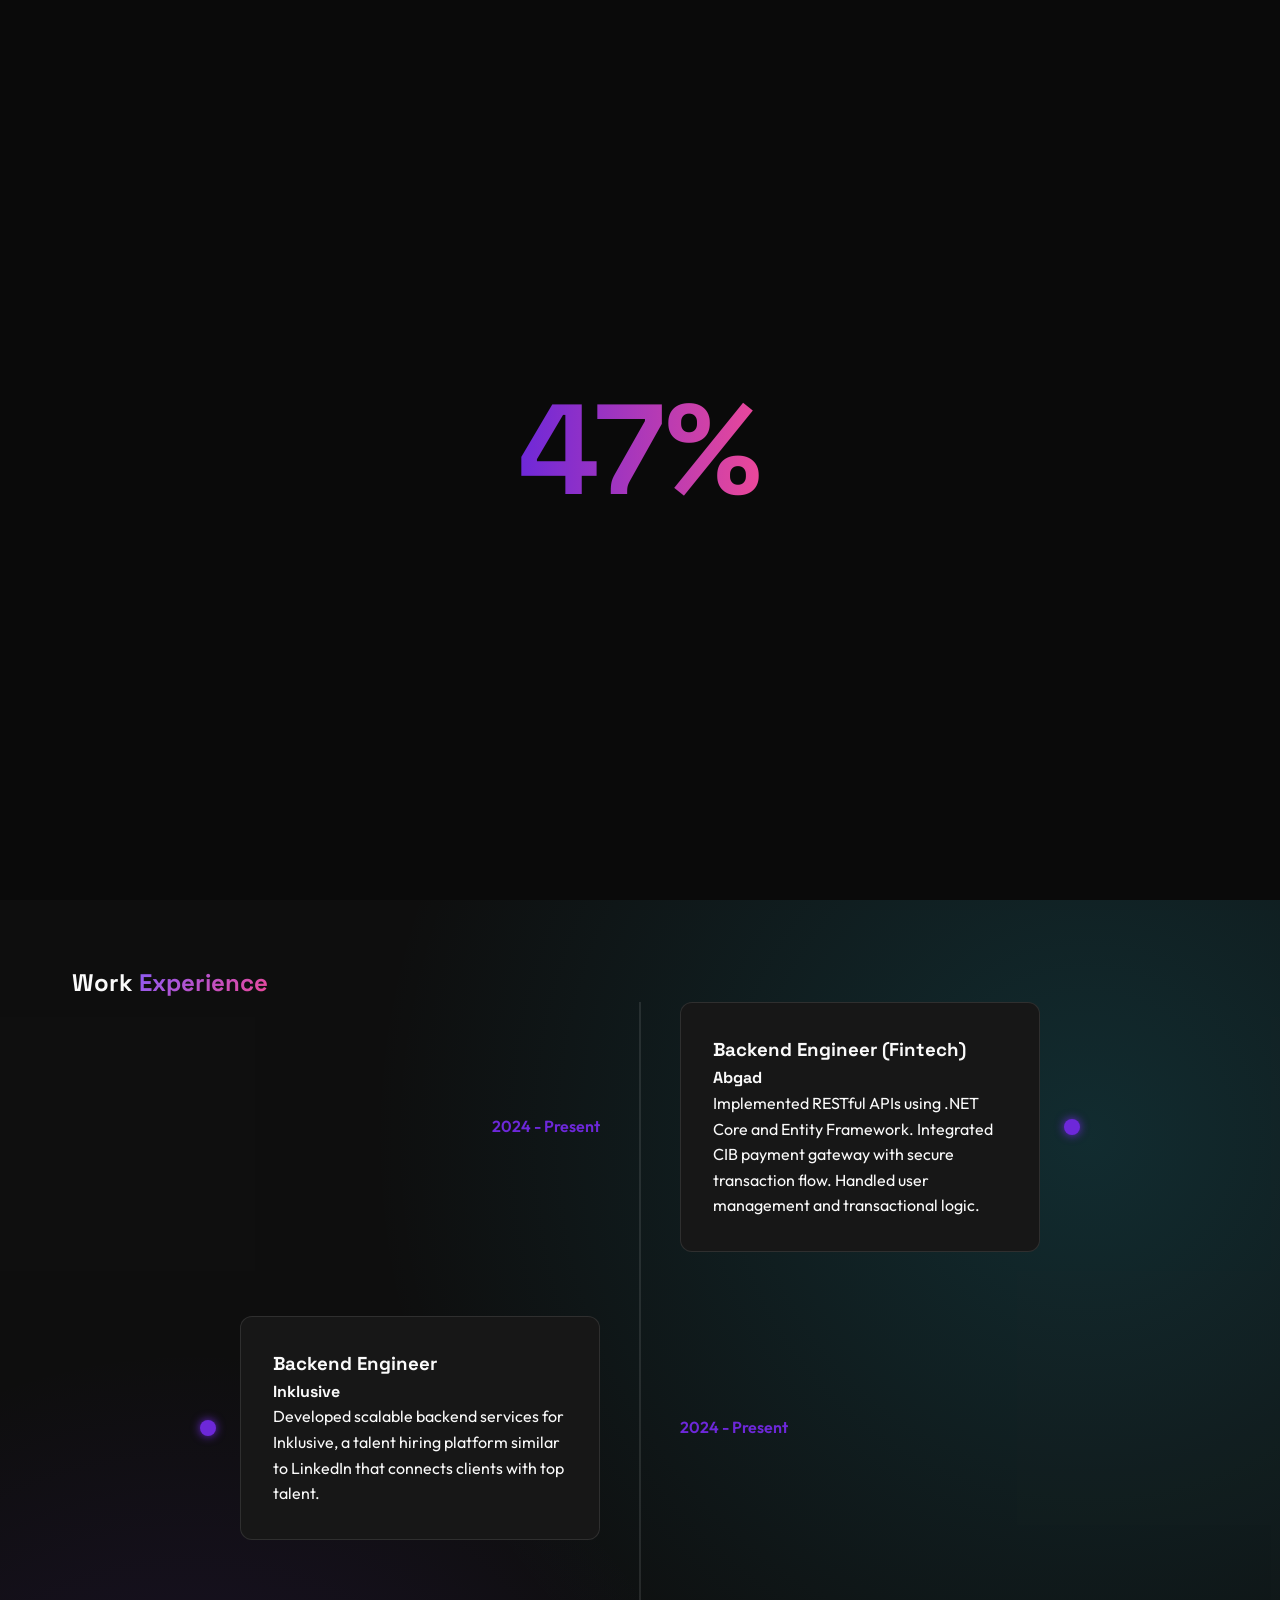
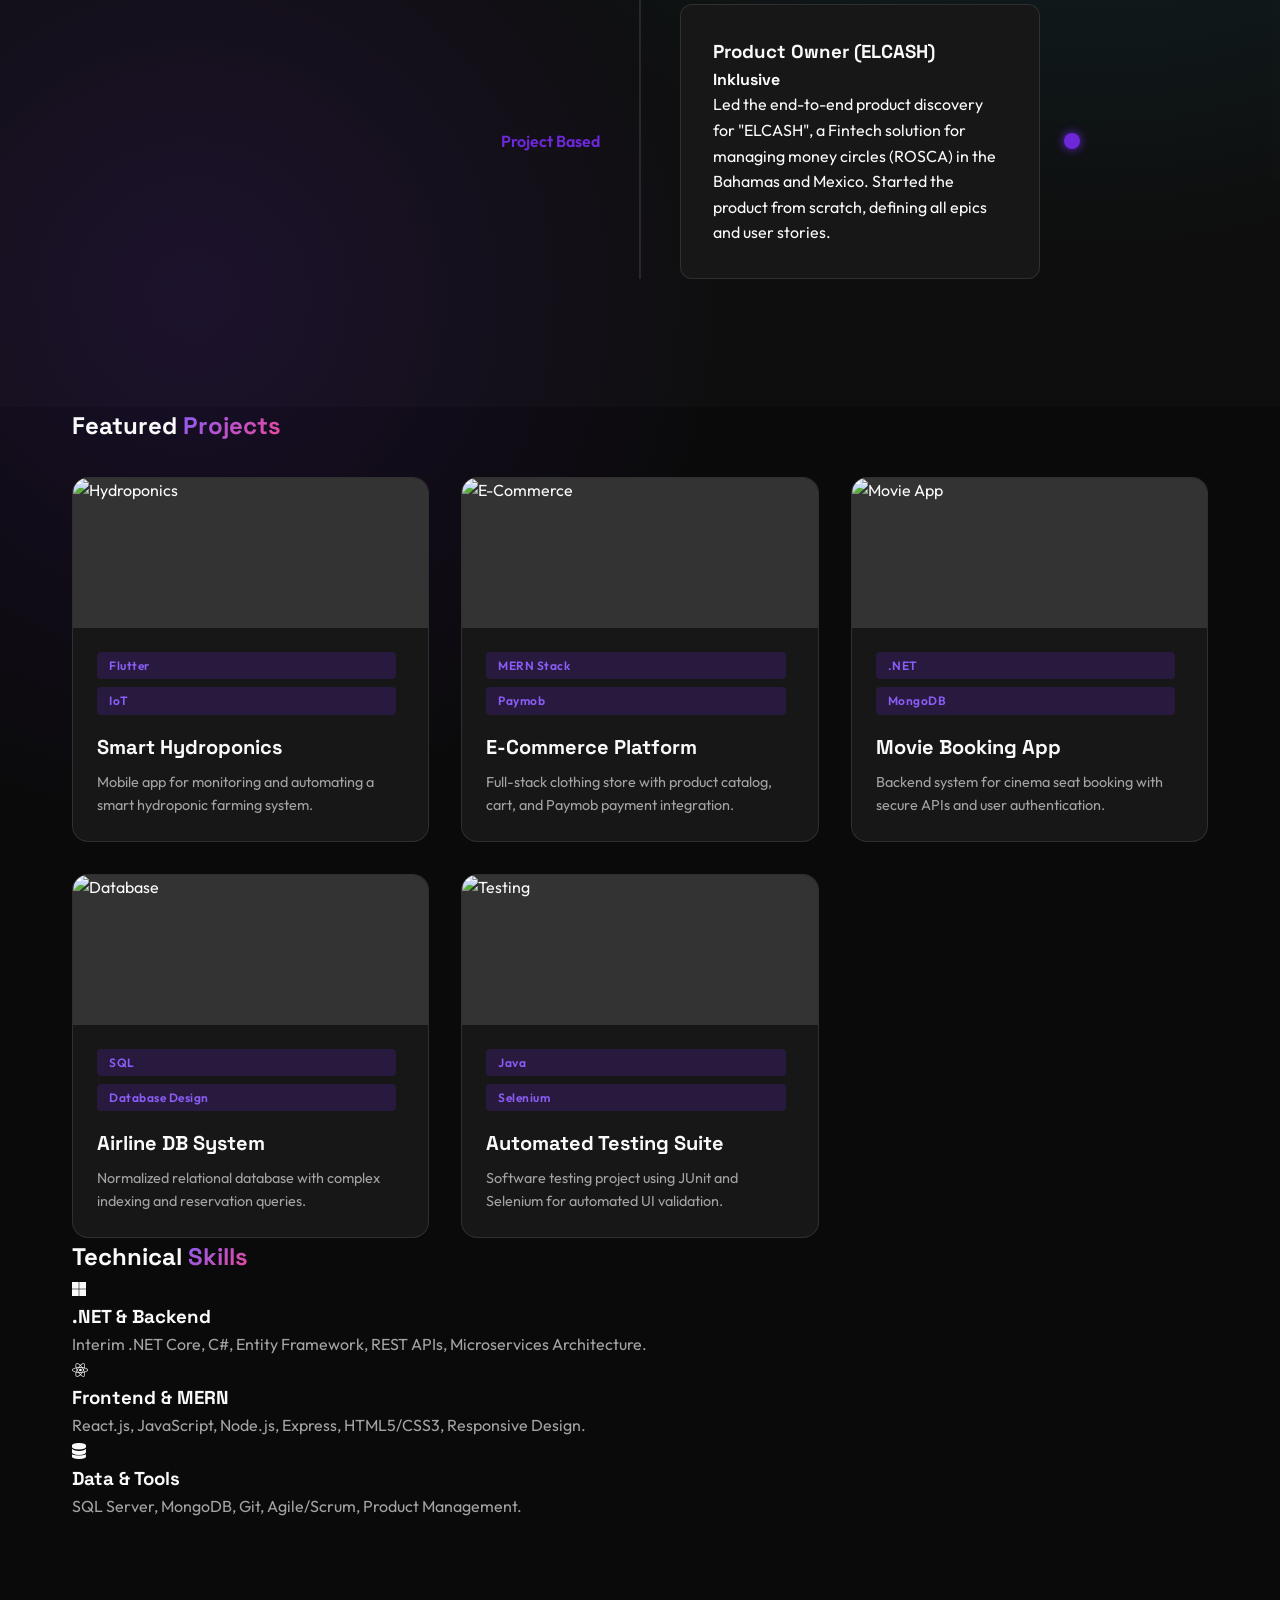
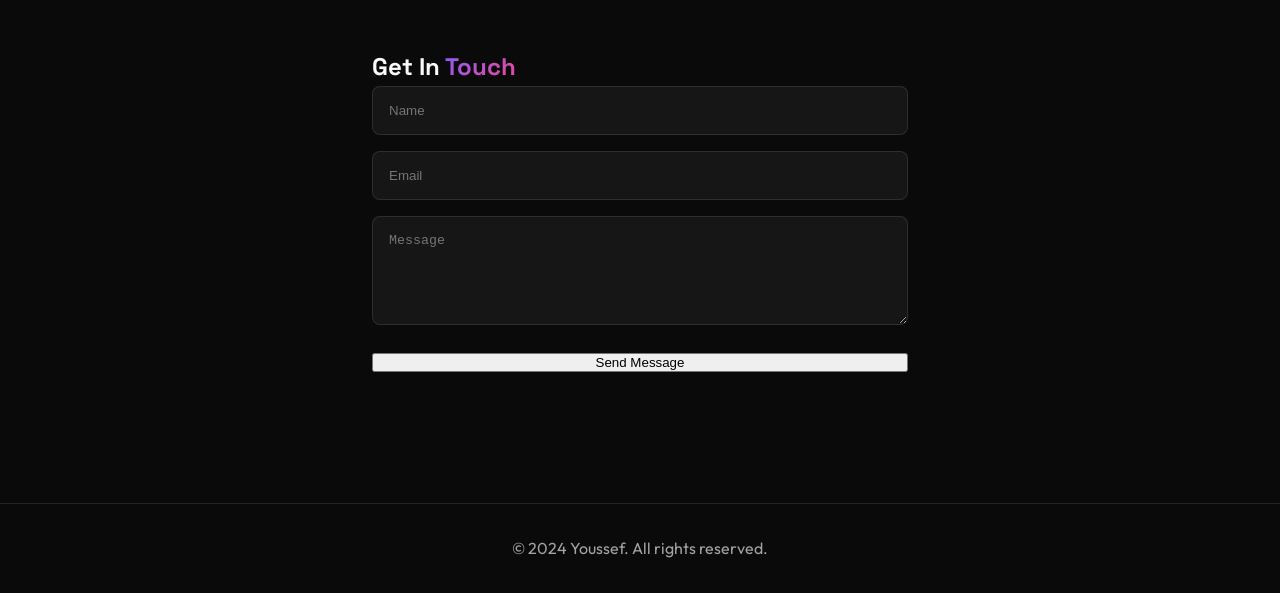
==== commit fdbb60ed: "renaming id skills to services to match the class" ====
--- a/index.html
+++ b/index.html
@@ -236,7 +236,7 @@
     </section>
 
     <!-- Skills Section (Replaces generic Services) -->
-    <section id="skills" class="services">
+    <section id="services" class="services">
         <div class="container">
             <div class="section-header">
                 <h2>Technical <span class="gradient-text">Skills</span></h2>
@@ -269,11 +269,11 @@
             <div class="section-header">
                 <h2>Get In <span class="gradient-text">Touch</span></h2>
             </div>
-            <form class="contact-form">
-                <input type="text" placeholder="Name">
-                <input type="email" placeholder="Email">
-                <textarea rows="5" placeholder="Message"></textarea>
-                <button class="btn btn-primary" style="width:100%">Send Message</button>
+            <form class="contact-form" action="mailto:youssefhabil711@gmail.com" method="POST" enctype="text/plain">
+                <input type="text" name="name" placeholder="Name" required>
+                <input type="email" name="email" placeholder="Email" required>
+                <textarea name="message" rows="5" placeholder="Message" required></textarea>
+                <button type="submit" class="btn btn-primary" style="width:100%">Send Message</button>
             </form>
         </div>
     </section>
--- a/style.css
+++ b/style.css
@@ -866,8 +866,9 @@
     }
 
     .social-icons {
-        display: none;
-        /* Hide on very small screens to save space */
+        display: flex;
+        margin-top: 0.5rem;
+        gap: 1rem;
     }
 }
 
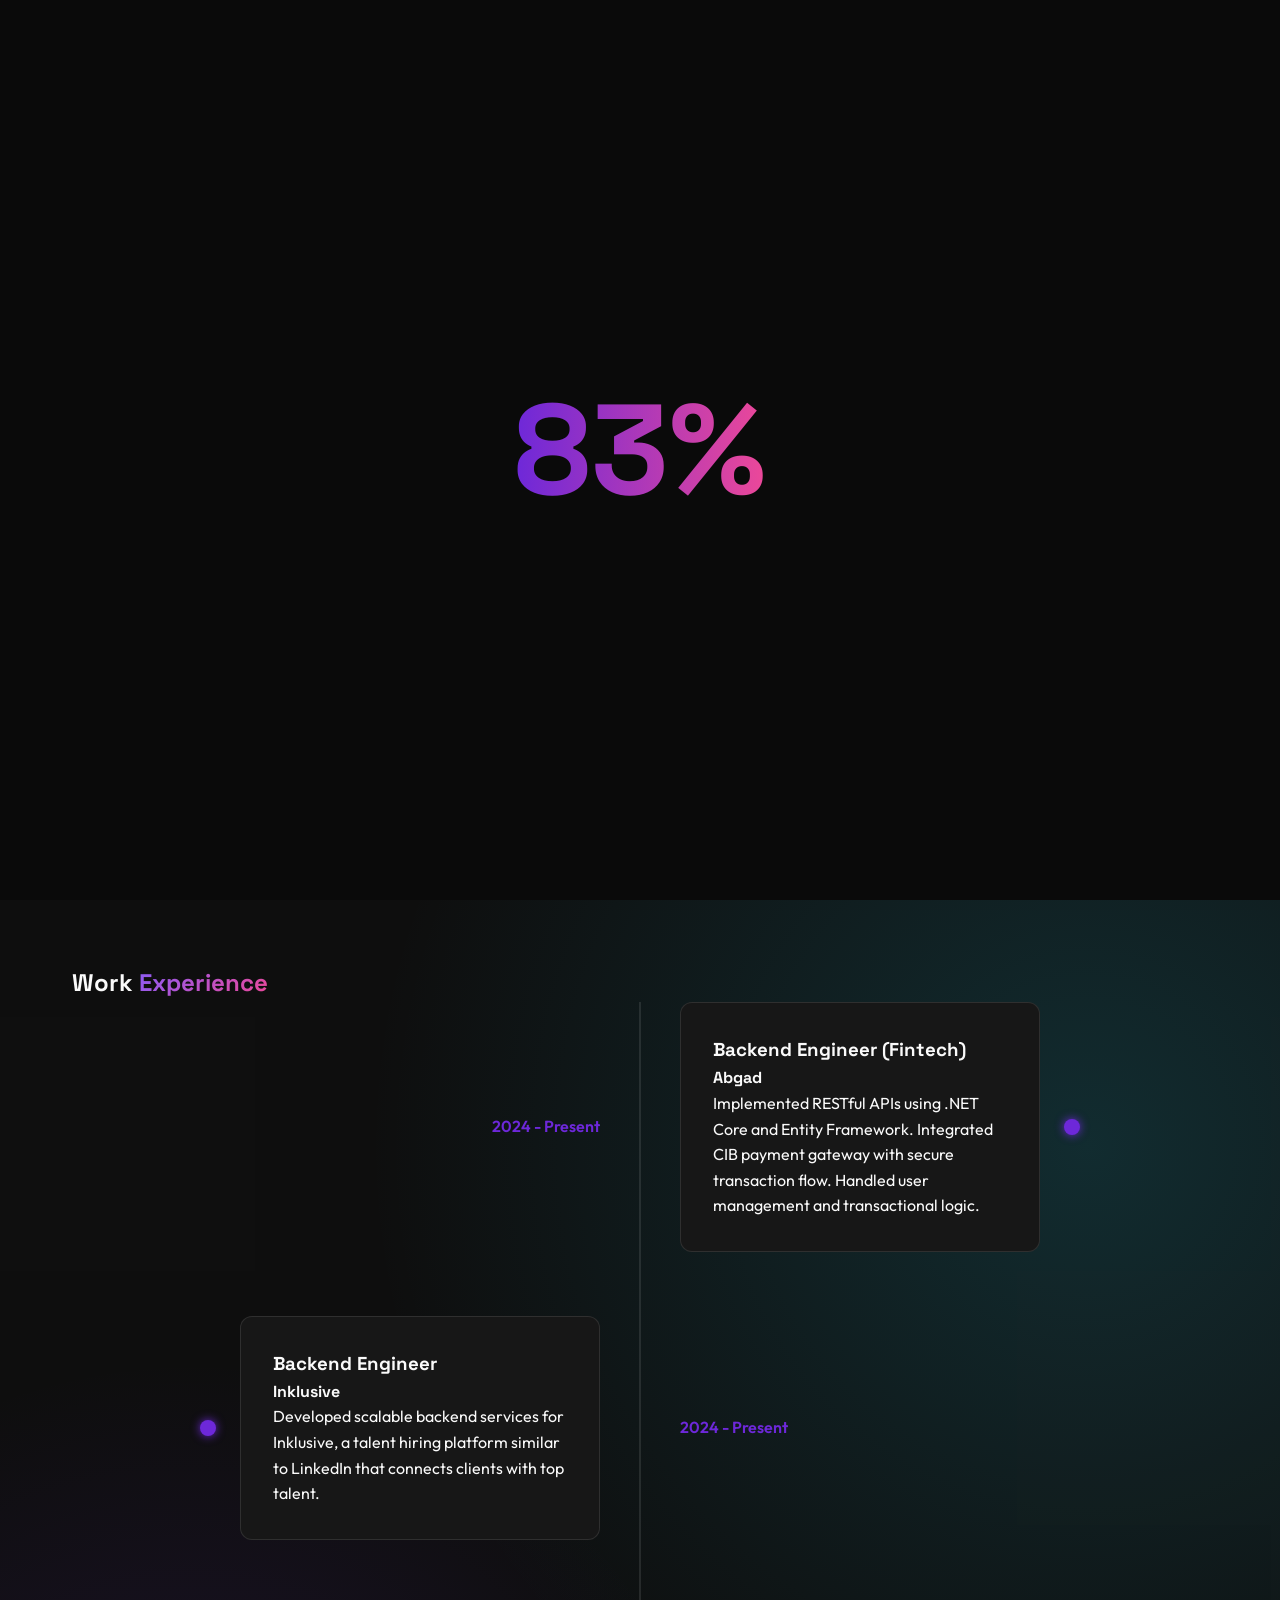
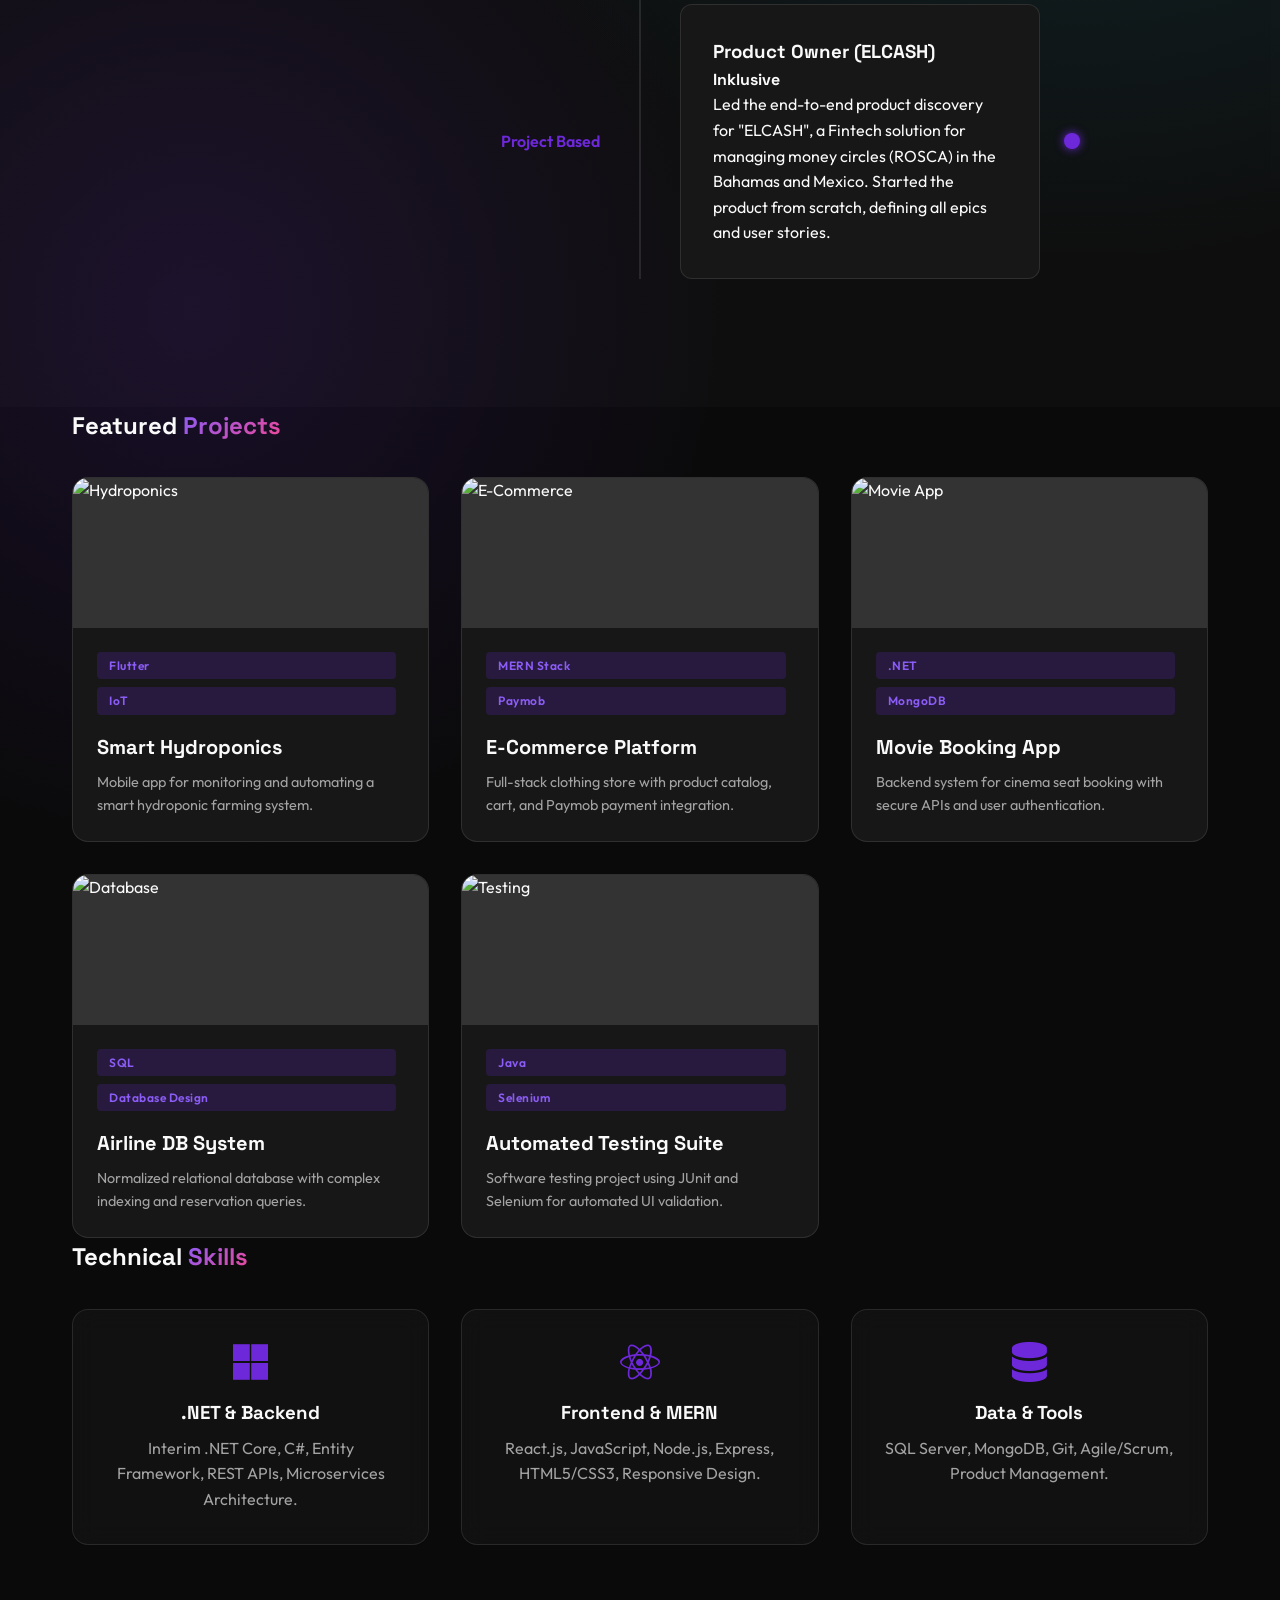
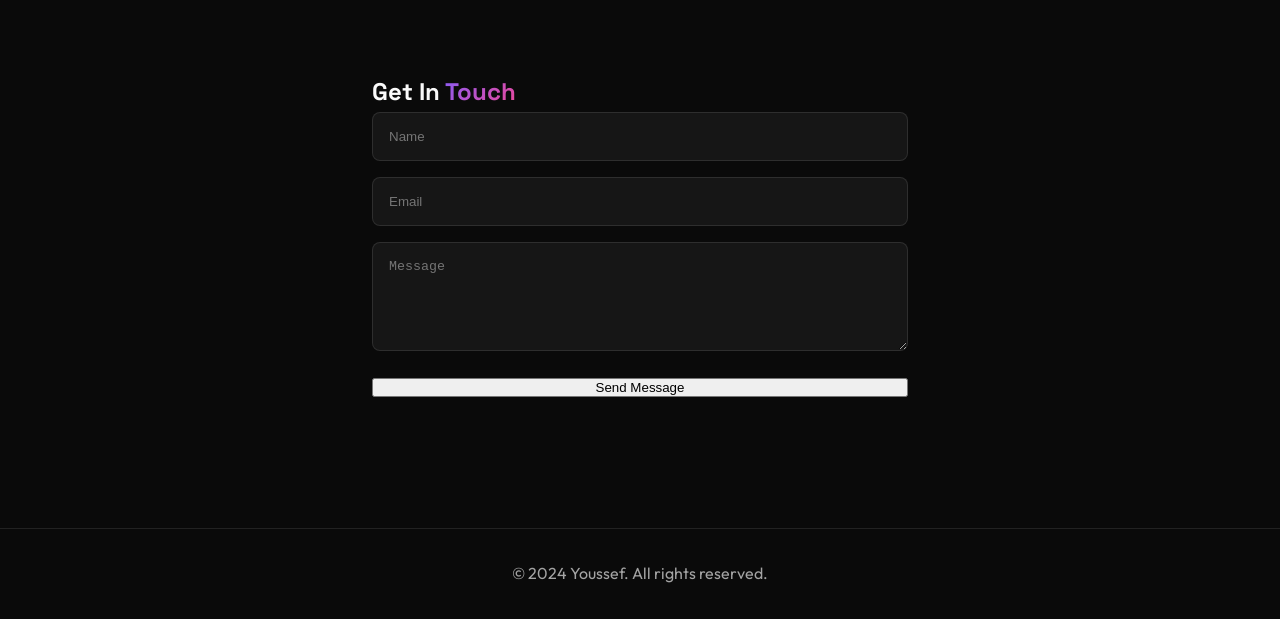
==== commit 8adb5df7: "Feat: Inline social icons on mobile and add working LinkedIn/GitHub links" ====
--- a/index.html
+++ b/index.html
@@ -37,8 +37,10 @@
                 <li><a href="#contact">Contact</a></li>
             </ul>
             <div class="social-icons">
-                <a href="#"><i class="fa-brands fa-linkedin"></i></a>
-                <a href="#"><i class="fa-brands fa-github"></i></a>
+                <a href="https://www.linkedin.com/in/youssef-habil-248091218/" target="_blank"
+                    rel="noopener noreferrer"><i class="fa-brands fa-linkedin"></i></a>
+                <a href="https://github.com/YoussefHabil" target="_blank" rel="noopener noreferrer"><i
+                        class="fa-brands fa-github"></i></a>
             </div>
         </div>
     </nav>
--- a/style.css
+++ b/style.css
@@ -157,6 +157,11 @@
     margin: 0;
     padding: 0;
     scroll-behavior: smooth;
+}
+
+html {
+    scroll-padding-top: 80px;
+    /* Offset for fixed navbar */
 }
 
 body {
@@ -267,6 +272,48 @@
     }
 }
 
+/* Services / Skills Grid */
+.services-grid {
+    display: grid;
+    grid-template-columns: repeat(auto-fit, minmax(250px, 1fr));
+    gap: 2rem;
+    margin-top: 2rem;
+}
+
+.card {
+    background: rgba(23, 23, 23, 0.6);
+    backdrop-filter: blur(12px);
+    border: 1px solid var(--glass-border);
+    border-radius: 16px;
+    padding: 2rem;
+    transition: transform 0.3s ease, border-color 0.3s ease;
+    display: flex;
+    flex-direction: column;
+    align-items: center;
+    text-align: center;
+}
+
+.card:hover {
+    transform: translateY(-5px);
+    border-color: var(--primary);
+    box-shadow: 0 10px 30px -10px rgba(109, 40, 217, 0.3);
+}
+
+.card i {
+    font-size: 2.5rem;
+    color: var(--primary);
+    margin-bottom: 1rem;
+}
+
+.card h3 {
+    margin-bottom: 0.5rem;
+    color: var(--text-main);
+}
+
+
+
+
+
 h1,
 h2,
 h3,
@@ -505,6 +552,12 @@
     align-items: center;
     position: relative;
     overflow: hidden;
+}
+
+@media (max-width: 900px) {
+    .bento-section {
+        padding-top: 80px;
+    }
 }
 
 .project-card {
@@ -619,8 +672,51 @@
     background: linear-gradient(to right, #fff, #a3a3a3);
     -webkit-background-clip: text;
     background-clip: text;
-    -webkit-text-fill-color: transparent;
-}
+    -webkit-text-fill-color: initial;
+    /* Reset */
+    color: #ffffff;
+    /* Force White */
+    text-shadow: 0 2px 20px rgba(255, 255, 255, 0.15);
+}
+
+/* Services / Skills Grid & Card Styles (Re-added) */
+.services-grid {
+    display: grid;
+    grid-template-columns: repeat(auto-fit, minmax(250px, 1fr));
+    gap: 2rem;
+    margin-top: 2rem;
+}
+
+.card {
+    background: rgba(23, 23, 23, 0.6);
+    backdrop-filter: blur(12px);
+    border: 1px solid var(--glass-border);
+    border-radius: 16px;
+    padding: 2rem;
+    transition: transform 0.3s ease, border-color 0.3s ease;
+    display: flex;
+    flex-direction: column;
+    align-items: center;
+    text-align: center;
+}
+
+.card:hover {
+    transform: translateY(-5px);
+    border-color: var(--primary);
+    box-shadow: 0 10px 30px -10px rgba(109, 40, 217, 0.3);
+}
+
+.card i {
+    font-size: 2.5rem;
+    color: var(--primary);
+    margin-bottom: 1rem;
+}
+
+.card h3 {
+    margin-bottom: 0.5rem;
+    color: var(--text-main);
+}
+
 
 .bento-subtitle {
     font-size: 1.5rem;
@@ -835,40 +931,81 @@
 
     .profile-card {
         min-height: 400px;
-        padding: 2rem 1rem;
+        padding: 1.5rem 1rem;
     }
 
     .bento-title {
-        font-size: 3rem;
-        /* Ensure readability against dark BG */
+        font-size: 2.5rem;
         text-shadow: 0 2px 10px rgba(0, 0, 0, 0.5);
     }
 
-    /* Navbar Mobile Fix */
+    .bento-subtitle {
+        font-size: 1.2rem;
+    }
+
+    .bento-actions {
+        flex-direction: column;
+        width: 100%;
+    }
+
+    .bento-actions .btn {
+        width: 100%;
+        text-align: center;
+    }
+
+    /* Navbar Mobile Fix - Compact Version */
     .navbar {
-        padding: 1rem 0;
+        padding: 0.5rem 0;
         background: var(--glass-bg);
-        /* Always visible background on mobile */
         backdrop-filter: blur(12px);
+    }
+
+    .logo {
+        font-size: 1.1rem;
     }
 
     .nav-content {
         flex-direction: column;
+        gap: 0.5rem;
+        padding: 0 1rem;
+    }
+
+    .nav-links {
         gap: 1rem;
-    }
-
-    .nav-links {
-        gap: 1.5rem;
-        font-size: 0.9rem;
-        flex-wrap: wrap;
-        /* Prevent overflow */
+        font-size: 0.85rem;
+        flex-wrap: nowrap;
         justify-content: center;
+        margin: 0;
     }
 
     .social-icons {
         display: flex;
-        margin-top: 0.5rem;
-        gap: 1rem;
+        gap: 0.8rem;
+        margin: 0;
+        justify-content: center;
+    }
+
+    .social-icons i {
+        font-size: 1rem;
+    }
+
+    /* Combine nav-links and social-icons in one row on mobile */
+    @media (max-width: 900px) {
+        .nav-content {
+            flex-direction: row;
+            justify-content: space-between;
+            align-items: center;
+        }
+
+        .nav-links {
+            flex: 1;
+            justify-content: center;
+            gap: 0.8rem;
+        }
+
+        .social-icons {
+            gap: 0.6rem;
+        }
     }
 }
 
